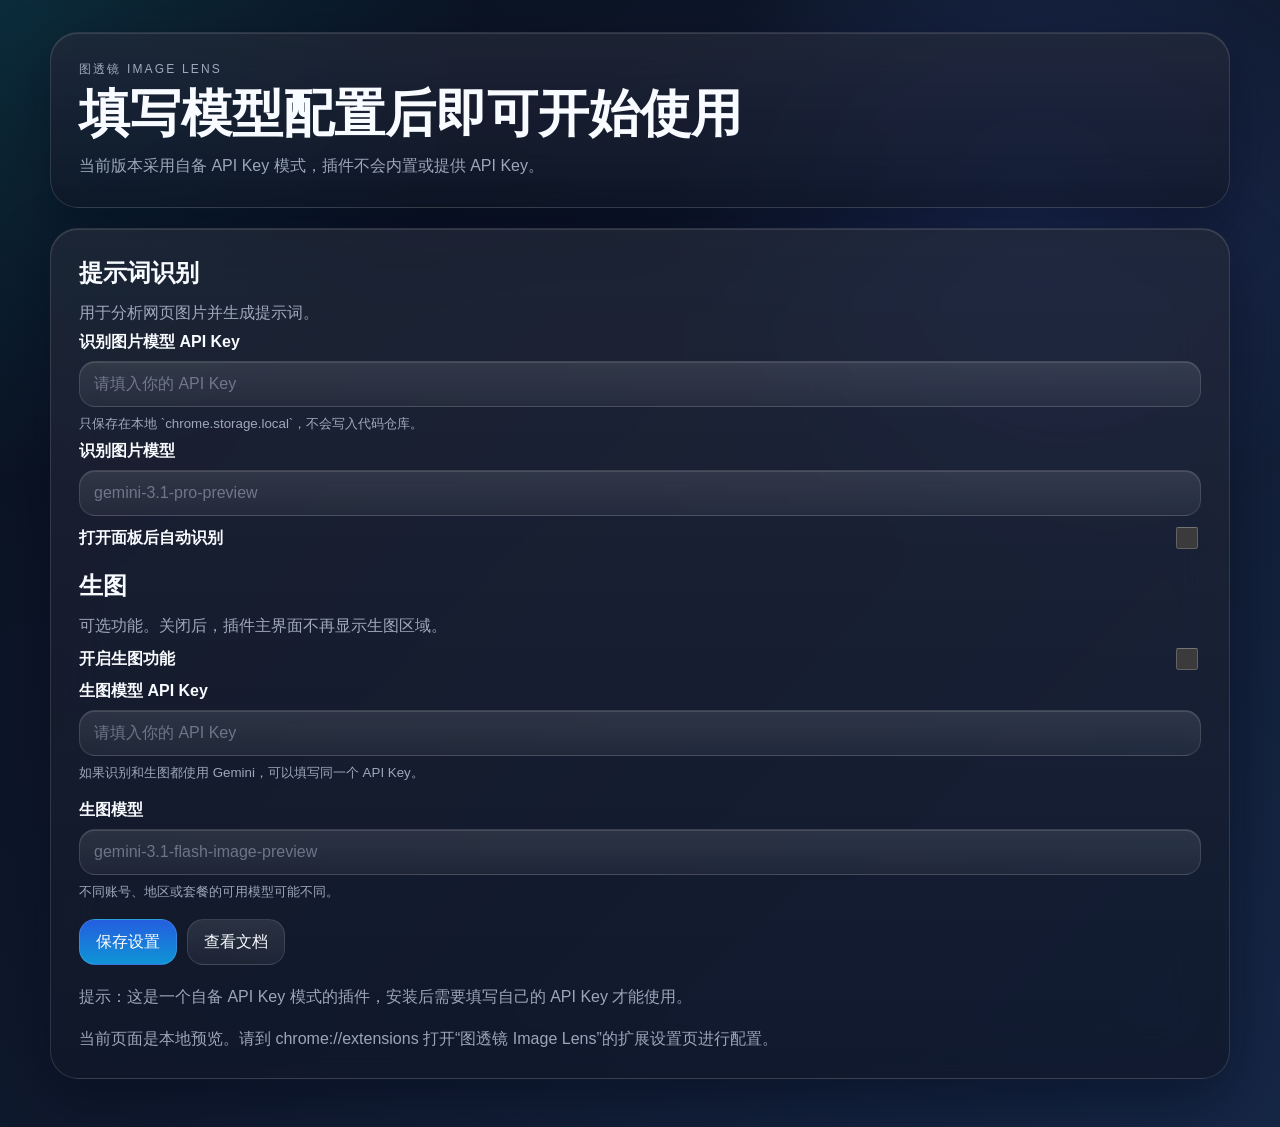
==== options.html @ 4eb5787d "Tweak API key setup note" ====
<!DOCTYPE html>
<html lang="zh-CN">
  <head>
    <meta charset="UTF-8" />
    <meta name="viewport" content="width=device-width, initial-scale=1.0" />
    <title>图透镜 Image Lens 设置</title>
    <link rel="stylesheet" href="./options.css" />
  </head>
  <body>
    <main class="page">
      <section class="hero glass">
        <div>
          <p class="eyebrow">图透镜 Image Lens</p>
          <h1>填写模型配置后即可开始使用</h1>
          <p class="subtitle">当前版本采用自备 API Key 模式，插件不会内置或提供 API Key。</p>
        </div>
      </section>

      <section class="grid">
        <form id="settings-form" class="glass card">
          <section class="field-group">
            <div class="section-head">
              <h2>提示词识别</h2>
              <p>用于分析网页图片并生成提示词。</p>
            </div>

            <label class="field">
              <span>识别图片模型 API Key</span>
              <input name="promptApiKey" type="password" placeholder="请填入你的 API Key" autocomplete="off" />
              <small>只保存在本地 `chrome.storage.local`，不会写入代码仓库。</small>
            </label>

            <label class="field">
              <span>识别图片模型</span>
              <input name="promptModel" type="text" placeholder="gemini-3.1-pro-preview" />
            </label>

            <label class="field toggle">
              <span>打开面板后自动识别</span>
              <input name="autoAnalyze" form="settings-form" type="checkbox" />
            </label>
          </section>

          <section class="field-group">
            <div class="section-head">
              <h2>生图</h2>
              <p>可选功能。关闭后，插件主界面不再显示生图区域。</p>
            </div>

            <label class="field toggle">
              <span>开启生图功能</span>
              <input name="imageGenerationEnabled" form="settings-form" type="checkbox" />
            </label>

            <div id="image-settings-group" class="field-stack">
              <label class="field">
                <span>生图模型 API Key</span>
                <input name="imageApiKey" type="password" placeholder="请填入你的 API Key" autocomplete="off" />
                <small>如果识别和生图都使用 Gemini，可以填写同一个 API Key。</small>
              </label>

              <label class="field">
                <span>生图模型</span>
                <input name="imageModel" type="text" placeholder="gemini-3.1-flash-image-preview" />
                <small>不同账号、地区或套餐的可用模型可能不同。</small>
              </label>
            </div>
          </section>

          <div class="actions">
            <button class="primary" type="submit">保存设置</button>
            <button id="open-doc" type="button">查看文档</button>
          </div>
          <p class="note">提示：这是一个自备 API Key 模式的插件，安装后需要填写自己的 API Key 才能使用。</p>
          <p id="status" class="status">读取设置中...</p>
        </form>
      </section>
    </main>

    <script src="./options.js"></script>
  </body>
</html>
---- options.css ----
:root {
  color-scheme: dark;
  --bg-1: #08101d;
  --bg-2: #101a2f;
  --bg-3: #162746;
  --glass-bg: rgba(10, 17, 32, 0.7);
  --glass-border: rgba(255, 255, 255, 0.12);
  --text: #f8fbff;
  --text-soft: rgba(223, 233, 255, 0.68);
  --accent: #5b7cff;
  --accent-2: #22d3ee;
  --shadow: rgba(2, 6, 23, 0.46);
}

* {
  box-sizing: border-box;
}

body {
  margin: 0;
  min-height: 100vh;
  font-family: -apple-system, BlinkMacSystemFont, "SF Pro Display", "PingFang SC", sans-serif;
  color: var(--text);
  background:
    radial-gradient(circle at top left, rgba(34, 211, 238, 0.14), transparent 28%),
    radial-gradient(circle at 80% 18%, rgba(91, 124, 255, 0.18), transparent 26%),
    linear-gradient(135deg, var(--bg-1), var(--bg-2) 52%, var(--bg-3));
}

.page {
  width: min(1180px, calc(100vw - 32px));
  margin: 0 auto;
  padding: 32px 0 48px;
}

.glass {
  background:
    linear-gradient(180deg, rgba(255, 255, 255, 0.08), rgba(255, 255, 255, 0.02)),
    var(--glass-bg);
  border: 1px solid var(--glass-border);
  border-radius: 28px;
  box-shadow:
    0 20px 60px var(--shadow),
    inset 0 1px 0 rgba(255, 255, 255, 0.12);
  backdrop-filter: blur(26px) saturate(1.35);
  -webkit-backdrop-filter: blur(26px) saturate(1.35);
}

.hero,
.card {
  padding: 28px;
}

.hero {
  display: block;
}

.eyebrow {
  margin: 0 0 10px;
  font-size: 12px;
  letter-spacing: 0.18em;
  text-transform: uppercase;
  color: var(--text-soft);
}

h1,
h2,
h3,
p {
  margin: 0;
}

h1 {
  font-size: clamp(30px, 4vw, 56px);
  line-height: 1.02;
}

h2 {
  font-size: 24px;
  margin-bottom: 8px;
}

h3 {
  font-size: 16px;
  margin-bottom: 8px;
}

.subtitle,
.section-head p,
.field small,
.status {
  color: var(--text-soft);
}

.subtitle {
  max-width: 720px;
  margin-top: 12px;
  line-height: 1.7;
}

.grid {
  margin-top: 20px;
  display: block;
}

.card {
  display: grid;
  gap: 18px;
}

.section-head {
  display: grid;
  gap: 6px;
}

.field-group,
.field {
  display: grid;
  gap: 8px;
}

.field-stack {
  display: grid;
  gap: 18px;
}

.field-stack.is-hidden {
  display: none;
}

.proxy-fields {
  display: none;
  gap: 18px;
}

.proxy-fields.is-visible {
  display: grid;
}

.field span {
  font-weight: 600;
}

input,
select,
button {
  font: inherit;
}

input,
select {
  width: 100%;
  min-height: 46px;
  padding: 0 14px;
  border-radius: 16px;
  border: 1px solid rgba(255, 255, 255, 0.12);
  background:
    linear-gradient(180deg, rgba(255, 255, 255, 0.08), rgba(255, 255, 255, 0.02)),
    rgba(255, 255, 255, 0.03);
  box-shadow: inset 0 1px 0 rgba(255, 255, 255, 0.12);
  color: var(--text);
}

input::placeholder {
  color: rgba(223, 233, 255, 0.38);
}

.toggle {
  display: flex;
  align-items: center;
  justify-content: space-between;
}

.toggle input {
  width: 22px;
  min-height: 22px;
}

.actions {
  display: flex;
  flex-wrap: wrap;
  gap: 10px;
}

button {
  min-height: 46px;
  padding: 0 16px;
  border-radius: 16px;
  border: 1px solid rgba(255, 255, 255, 0.12);
  background:
    linear-gradient(180deg, rgba(255, 255, 255, 0.08), rgba(255, 255, 255, 0.02)),
    rgba(255, 255, 255, 0.03);
  color: var(--text);
  cursor: pointer;
}

button.primary {
  color: white;
  background:
    linear-gradient(180deg, rgba(37, 99, 235, 0.92), rgba(14, 165, 233, 0.88)),
    rgba(37, 99, 235, 0.2);
}

.note,
.status {
  color: var(--text-soft);
}

.note {
  line-height: 1.7;
}

.status {
  min-height: 20px;
}

@media (max-width: 920px) {
  .page {
    width: min(100vw - 24px, 1180px);
    padding-top: 20px;
  }

  .hero,
  .card {
    padding: 22px;
  }

  h1 {
    font-size: clamp(28px, 7vw, 42px);
  }
}
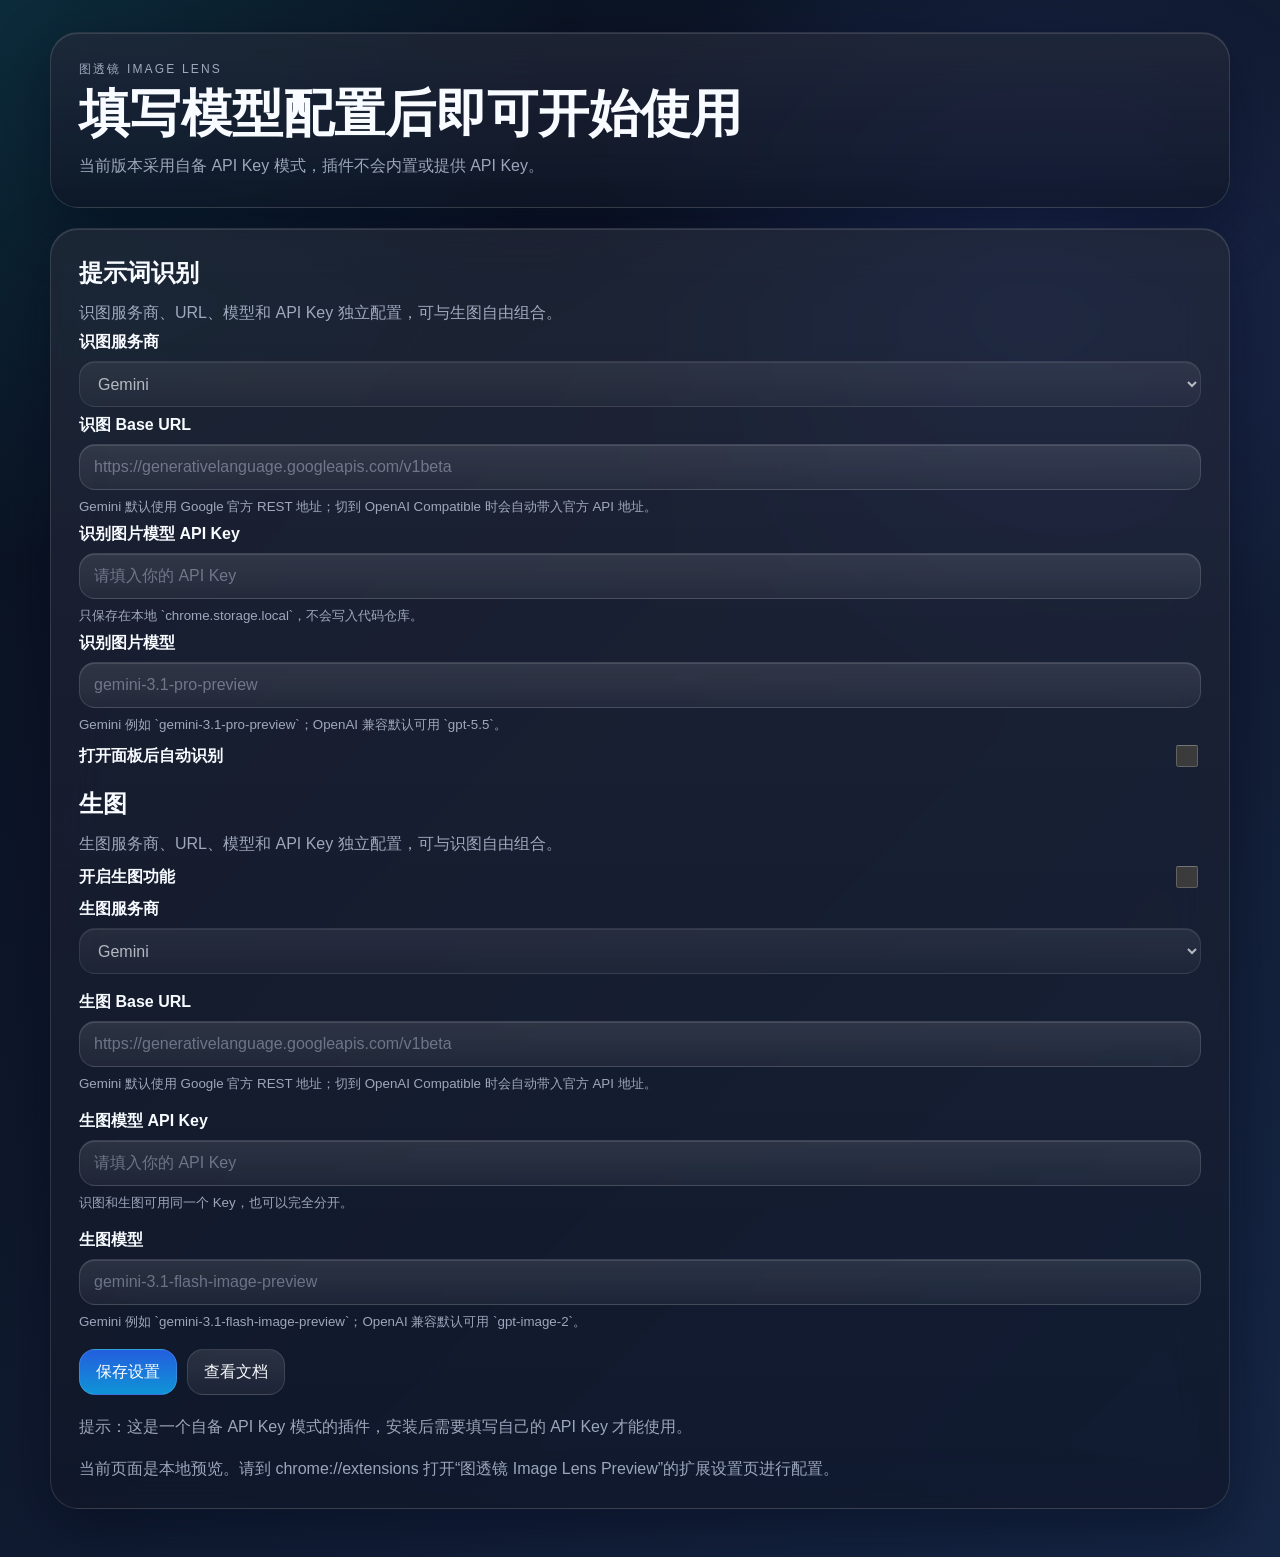
==== commit e57eae39: "Integrate OpenAI-compatible provider support" ====
--- a/options.html
+++ b/options.html
@@ -21,8 +21,22 @@
           <section class="field-group">
             <div class="section-head">
               <h2>提示词识别</h2>
-              <p>用于分析网页图片并生成提示词。</p>
+              <p>识图服务商、URL、模型和 API Key 独立配置，可与生图自由组合。</p>
             </div>
+
+            <label class="field">
+              <span>识图服务商</span>
+              <select name="promptProvider">
+                <option value="gemini">Gemini</option>
+                <option value="openai-compatible">OpenAI Compatible</option>
+              </select>
+            </label>
+
+            <label class="field">
+              <span>识图 Base URL</span>
+              <input name="promptBaseUrl" type="url" placeholder="https://generativelanguage.googleapis.com/v1beta" />
+              <small id="prompt-base-url-help">Gemini 默认使用 Google 官方 REST 地址；切到 OpenAI Compatible 时会自动带入官方 API 地址。</small>
+            </label>
 
             <label class="field">
               <span>识别图片模型 API Key</span>
@@ -33,6 +47,7 @@
             <label class="field">
               <span>识别图片模型</span>
               <input name="promptModel" type="text" placeholder="gemini-3.1-pro-preview" />
+              <small id="prompt-model-help">Gemini 例如 `gemini-3.1-pro-preview`；OpenAI 兼容默认可用 `gpt-5.5`。</small>
             </label>
 
             <label class="field toggle">
@@ -44,7 +59,7 @@
           <section class="field-group">
             <div class="section-head">
               <h2>生图</h2>
-              <p>可选功能。关闭后，插件主界面不再显示生图区域。</p>
+              <p>生图服务商、URL、模型和 API Key 独立配置，可与识图自由组合。</p>
             </div>
 
             <label class="field toggle">
@@ -54,15 +69,29 @@
 
             <div id="image-settings-group" class="field-stack">
               <label class="field">
+                <span>生图服务商</span>
+                <select name="imageProvider">
+                  <option value="gemini">Gemini</option>
+                  <option value="openai-compatible">OpenAI Compatible</option>
+                </select>
+              </label>
+
+              <label class="field">
+                <span>生图 Base URL</span>
+                <input name="imageBaseUrl" type="url" placeholder="https://generativelanguage.googleapis.com/v1beta" />
+                <small id="image-base-url-help">Gemini 默认使用 Google 官方 REST 地址；切到 OpenAI Compatible 时会自动带入官方 API 地址。</small>
+              </label>
+
+              <label class="field">
                 <span>生图模型 API Key</span>
                 <input name="imageApiKey" type="password" placeholder="请填入你的 API Key" autocomplete="off" />
-                <small>如果识别和生图都使用 Gemini，可以填写同一个 API Key。</small>
+                <small>识图和生图可用同一个 Key，也可以完全分开。</small>
               </label>
 
               <label class="field">
                 <span>生图模型</span>
                 <input name="imageModel" type="text" placeholder="gemini-3.1-flash-image-preview" />
-                <small>不同账号、地区或套餐的可用模型可能不同。</small>
+                <small id="image-model-help">Gemini 例如 `gemini-3.1-flash-image-preview`；OpenAI 兼容默认可用 `gpt-image-2`。</small>
               </label>
             </div>
           </section>
--- a/options.css
+++ b/options.css
@@ -119,6 +119,10 @@
   gap: 8px;
 }
 
+.is-hidden {
+  display: none !important;
+}
+
 .field-stack {
   display: grid;
   gap: 18px;
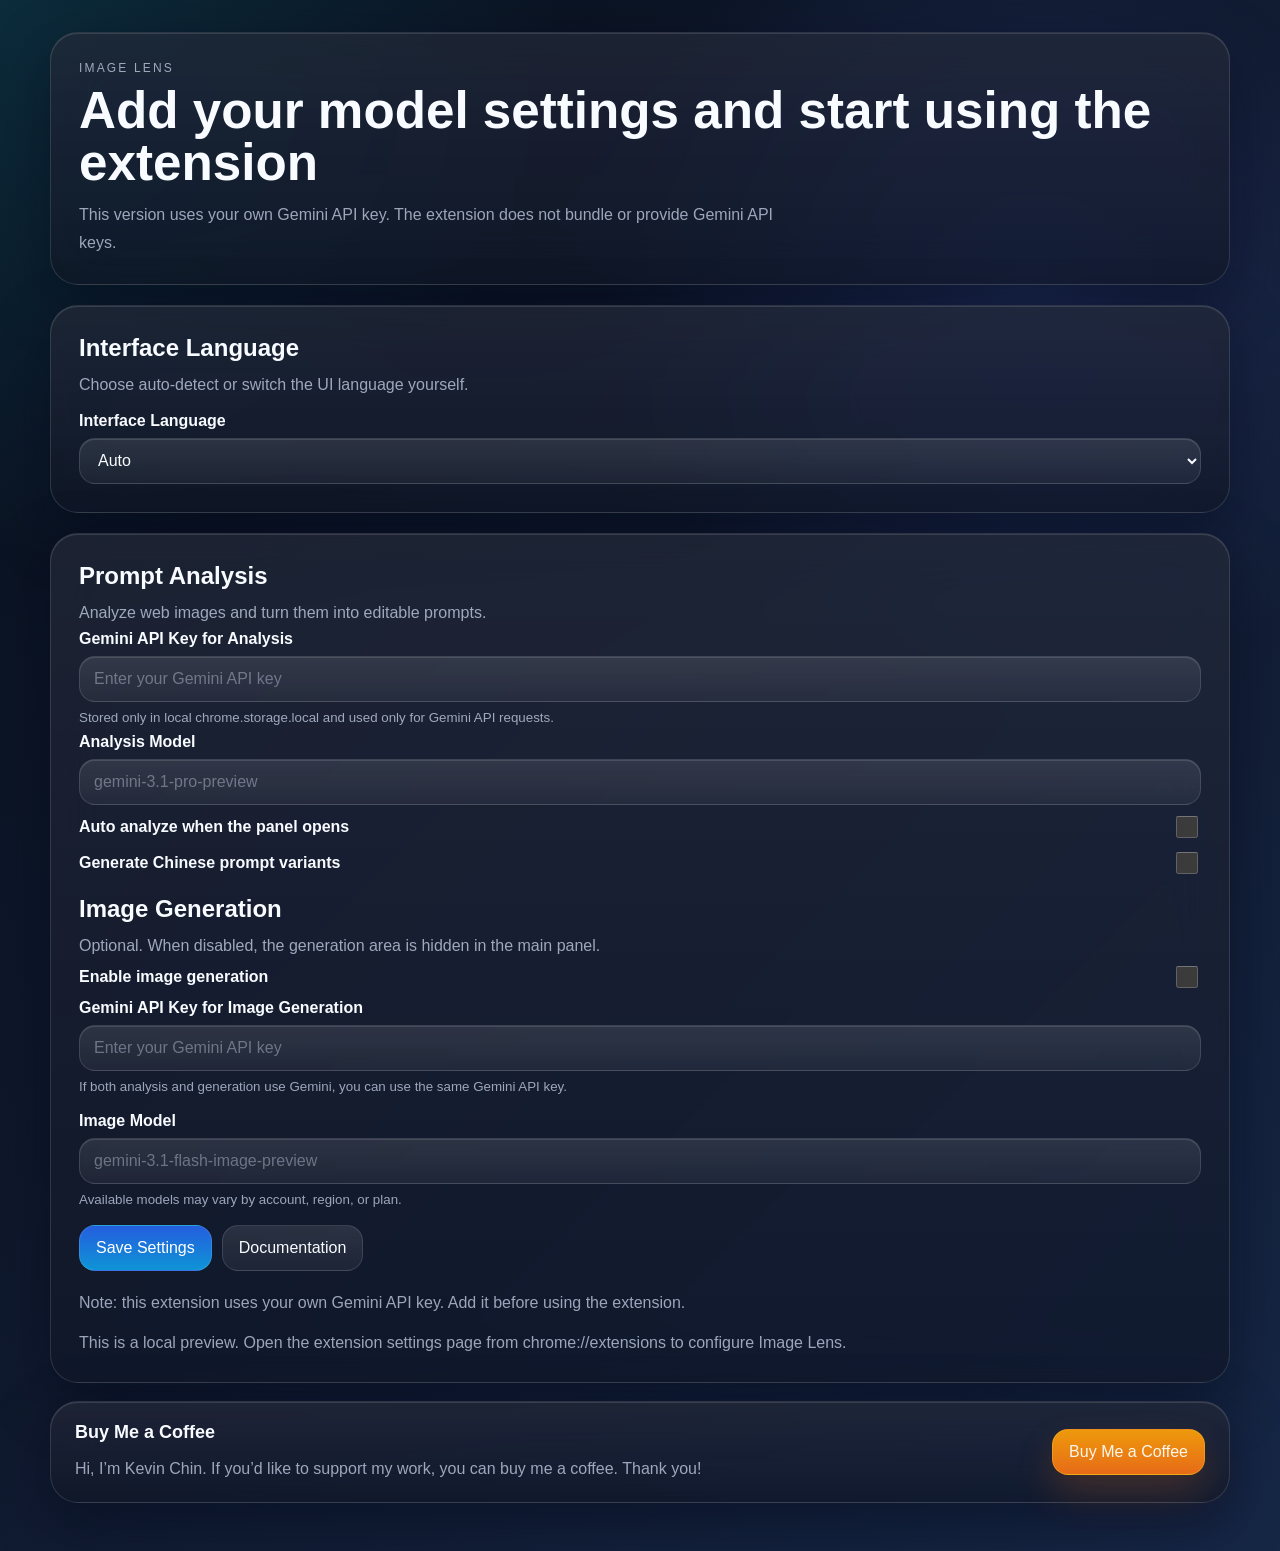
==== commit e40d632c: "Prepare Chrome store variant 1.0.0" ====
--- a/options.html
+++ b/options.html
@@ -1,18 +1,37 @@
 <!DOCTYPE html>
-<html lang="zh-CN">
+<html lang="en">
   <head>
     <meta charset="UTF-8" />
     <meta name="viewport" content="width=device-width, initial-scale=1.0" />
-    <title>图透镜 Image Lens 设置</title>
+    <title>Image Lens Settings</title>
     <link rel="stylesheet" href="./options.css" />
+    <link rel="stylesheet" href="./donation-widget.css" />
   </head>
   <body>
     <main class="page">
       <section class="hero glass">
         <div>
-          <p class="eyebrow">图透镜 Image Lens</p>
-          <h1>填写模型配置后即可开始使用</h1>
-          <p class="subtitle">当前版本采用自备 API Key 模式，插件不会内置或提供 API Key。</p>
+          <p id="hero-eyebrow" class="eyebrow">Image Lens</p>
+          <h1 id="hero-title">Add your model settings and start using the extension</h1>
+          <p id="hero-subtitle" class="subtitle">This version uses your own Gemini API key. The extension does not bundle or provide Gemini API keys.</p>
+        </div>
+      </section>
+
+      <section class="grid">
+        <div class="glass card">
+          <div class="section-head">
+            <h2 id="ui-language-section-title">Interface Language</h2>
+            <p id="ui-language-section-description">Choose auto-detect or switch the UI language yourself.</p>
+          </div>
+
+          <label class="field">
+            <span id="ui-language-label">Interface Language</span>
+            <select name="uiLanguage" form="settings-form">
+              <option value="auto">Auto</option>
+              <option value="zh">中文</option>
+              <option value="en">English</option>
+            </select>
+          </label>
         </div>
       </section>
 
@@ -20,92 +39,72 @@
         <form id="settings-form" class="glass card">
           <section class="field-group">
             <div class="section-head">
-              <h2>提示词识别</h2>
-              <p>识图服务商、URL、模型和 API Key 独立配置，可与生图自由组合。</p>
+              <h2 id="analyze-section-title">Prompt Analysis</h2>
+              <p id="analyze-section-description">Analyze web images and turn them into editable prompts.</p>
             </div>
 
             <label class="field">
-              <span>识图服务商</span>
-              <select name="promptProvider">
-                <option value="gemini">Gemini</option>
-                <option value="openai-compatible">OpenAI Compatible</option>
-              </select>
+              <span id="prompt-api-key-label">Gemini API Key for Analysis</span>
+              <input name="promptApiKey" type="password" placeholder="Enter your Gemini API key" autocomplete="off" />
+              <small id="local-storage-note">Stored only in local chrome.storage.local and used only for Gemini API requests.</small>
             </label>
 
             <label class="field">
-              <span>识图 Base URL</span>
-              <input name="promptBaseUrl" type="url" placeholder="https://generativelanguage.googleapis.com/v1beta" />
-              <small id="prompt-base-url-help">Gemini 默认使用 Google 官方 REST 地址；切到 OpenAI Compatible 时会自动带入官方 API 地址。</small>
-            </label>
-
-            <label class="field">
-              <span>识别图片模型 API Key</span>
-              <input name="promptApiKey" type="password" placeholder="请填入你的 API Key" autocomplete="off" />
-              <small>只保存在本地 `chrome.storage.local`，不会写入代码仓库。</small>
-            </label>
-
-            <label class="field">
-              <span>识别图片模型</span>
+              <span id="prompt-model-label">Analysis Model</span>
               <input name="promptModel" type="text" placeholder="gemini-3.1-pro-preview" />
-              <small id="prompt-model-help">Gemini 例如 `gemini-3.1-pro-preview`；OpenAI 兼容默认可用 `gpt-5.5`。</small>
             </label>
 
             <label class="field toggle">
-              <span>打开面板后自动识别</span>
+              <span id="auto-analyze-label">Auto analyze when the panel opens</span>
               <input name="autoAnalyze" form="settings-form" type="checkbox" />
+            </label>
+
+            <label class="field toggle">
+              <span id="enable-chinese-recognition-label">Generate Chinese prompt variants</span>
+              <input name="enableChineseRecognition" form="settings-form" type="checkbox" />
             </label>
           </section>
 
           <section class="field-group">
             <div class="section-head">
-              <h2>生图</h2>
-              <p>生图服务商、URL、模型和 API Key 独立配置，可与识图自由组合。</p>
+              <h2 id="generate-section-title">Image Generation</h2>
+              <p id="generate-section-description">Optional. When disabled, the generation area is hidden in the main panel.</p>
             </div>
 
             <label class="field toggle">
-              <span>开启生图功能</span>
+              <span id="image-generation-enabled-label">Enable image generation</span>
               <input name="imageGenerationEnabled" form="settings-form" type="checkbox" />
             </label>
 
             <div id="image-settings-group" class="field-stack">
               <label class="field">
-                <span>生图服务商</span>
-                <select name="imageProvider">
-                  <option value="gemini">Gemini</option>
-                  <option value="openai-compatible">OpenAI Compatible</option>
-                </select>
+                <span id="image-api-key-label">Gemini API Key for Image Generation</span>
+                <input name="imageApiKey" type="password" placeholder="Enter your Gemini API key" autocomplete="off" />
+                <small id="same-key-note">If both analysis and generation use Gemini, you can use the same Gemini API key.</small>
               </label>
 
               <label class="field">
-                <span>生图 Base URL</span>
-                <input name="imageBaseUrl" type="url" placeholder="https://generativelanguage.googleapis.com/v1beta" />
-                <small id="image-base-url-help">Gemini 默认使用 Google 官方 REST 地址；切到 OpenAI Compatible 时会自动带入官方 API 地址。</small>
-              </label>
-
-              <label class="field">
-                <span>生图模型 API Key</span>
-                <input name="imageApiKey" type="password" placeholder="请填入你的 API Key" autocomplete="off" />
-                <small>识图和生图可用同一个 Key，也可以完全分开。</small>
-              </label>
-
-              <label class="field">
-                <span>生图模型</span>
+                <span id="image-model-label">Image Model</span>
                 <input name="imageModel" type="text" placeholder="gemini-3.1-flash-image-preview" />
-                <small id="image-model-help">Gemini 例如 `gemini-3.1-flash-image-preview`；OpenAI 兼容默认可用 `gpt-image-2`。</small>
+                <small id="image-model-help">Available models may vary by account, region, or plan.</small>
               </label>
             </div>
           </section>
 
           <div class="actions">
-            <button class="primary" type="submit">保存设置</button>
-            <button id="open-doc" type="button">查看文档</button>
+            <button id="save-button" class="primary" type="submit">Save Settings</button>
+            <button id="open-doc" type="button">Documentation</button>
           </div>
-          <p class="note">提示：这是一个自备 API Key 模式的插件，安装后需要填写自己的 API Key 才能使用。</p>
-          <p id="status" class="status">读取设置中...</p>
+          <p id="options-note" class="note">Note: this extension uses your own Gemini API key. Add it before using the extension.</p>
+          <p id="status" class="status">Loading settings...</p>
         </form>
       </section>
+
+      <aside id="donation-widget-slot" class="donation-slot"></aside>
     </main>
 
+    <script src="./i18n.js"></script>
+    <script src="./donation-widget.js"></script>
     <script src="./options.js"></script>
   </body>
 </html>
--- a/options.css
+++ b/options.css
@@ -119,10 +119,6 @@
   gap: 8px;
 }
 
-.is-hidden {
-  display: none !important;
-}
-
 .field-stack {
   display: grid;
   gap: 18px;
@@ -232,4 +228,5 @@
   h1 {
     font-size: clamp(28px, 7vw, 42px);
   }
-}
+
+}
--- a/donation-widget.css
+++ b/donation-widget.css
@@ -0,0 +1,187 @@
+.donation-slot {
+  margin-top: 18px;
+}
+
+.donation-card {
+  display: grid;
+  grid-template-columns: minmax(0, 1fr) auto;
+  gap: 18px;
+  align-items: center;
+  padding: 20px 24px;
+}
+
+.donation-title {
+  font-size: 18px;
+  margin-bottom: 6px;
+}
+
+.donation-copy,
+.donation-modal-copy,
+.donation-scan-hint {
+  color: var(--text-soft);
+  line-height: 1.7;
+}
+
+.donation-trigger {
+  white-space: nowrap;
+  justify-content: center;
+  background:
+    linear-gradient(180deg, rgba(245, 158, 11, 0.96), rgba(249, 115, 22, 0.9)),
+    rgba(249, 115, 22, 0.2);
+  color: #fff7ed;
+  border-color: rgba(251, 191, 36, 0.42);
+  box-shadow: 0 18px 38px rgba(249, 115, 22, 0.2);
+}
+
+.donation-content {
+  min-width: 0;
+}
+
+.donation-modal {
+  width: min(460px, calc(100vw - 32px));
+  padding: 0;
+  border: none;
+  background: transparent;
+}
+
+.donation-modal::backdrop {
+  background: rgba(3, 7, 18, 0.7);
+  backdrop-filter: blur(8px);
+}
+
+.donation-modal-card {
+  display: grid;
+  gap: 16px;
+  padding: 24px;
+}
+
+.donation-modal-head {
+  display: flex;
+  justify-content: space-between;
+  align-items: start;
+  gap: 12px;
+}
+
+.donation-modal-title {
+  font-size: 22px;
+}
+
+.donation-close {
+  min-height: 38px;
+  min-width: 38px;
+  padding: 0;
+  border-radius: 999px;
+}
+
+.donation-methods {
+  display: grid;
+  gap: 12px;
+}
+
+.donation-method {
+  display: flex;
+  align-items: center;
+  gap: 14px;
+  width: 100%;
+  min-height: 74px;
+  padding: 0 18px;
+  border-radius: 24px;
+  border: 1px solid rgba(255, 255, 255, 0.1);
+  background:
+    linear-gradient(180deg, rgba(255, 255, 255, 0.08), rgba(255, 255, 255, 0.02)),
+    rgba(255, 255, 255, 0.03);
+  color: var(--text);
+  text-align: left;
+  cursor: pointer;
+}
+
+.donation-method.is-active {
+  border-color: rgba(251, 191, 36, 0.35);
+  box-shadow: 0 14px 30px rgba(249, 115, 22, 0.12);
+}
+
+.donation-method-icon {
+  display: inline-grid;
+  place-items: center;
+  width: 42px;
+  height: 42px;
+  border-radius: 14px;
+  background: rgba(255, 255, 255, 0.08);
+  font-size: 22px;
+  font-weight: 700;
+}
+
+.donation-method-text {
+  display: grid;
+  gap: 2px;
+}
+
+.donation-method-text strong {
+  font-size: 18px;
+}
+
+.donation-method-text small {
+  color: var(--text-soft);
+  font-size: 13px;
+}
+
+.donation-qr-panel {
+  display: grid;
+  gap: 12px;
+}
+
+.donation-hidden {
+  display: none !important;
+}
+
+.donation-qr-frame {
+  display: grid;
+  place-items: center;
+  padding: 14px;
+  border-radius: 24px;
+  background:
+    linear-gradient(180deg, rgba(255, 255, 255, 0.09), rgba(255, 255, 255, 0.02)),
+    rgba(255, 255, 255, 0.03);
+  border: 1px solid rgba(255, 255, 255, 0.1);
+}
+
+.donation-qr-image,
+.donation-qr-placeholder {
+  width: min(100%, 320px);
+  aspect-ratio: 1;
+  border-radius: 22px;
+}
+
+.donation-qr-image {
+  display: block;
+  object-fit: cover;
+  background: #fff;
+}
+
+.donation-qr-placeholder {
+  display: grid;
+  place-items: center;
+  padding: 20px;
+  text-align: center;
+  color: var(--text-soft);
+  background:
+    linear-gradient(135deg, rgba(250, 204, 21, 0.18), rgba(249, 115, 22, 0.18)),
+    rgba(255, 255, 255, 0.03);
+  border: 1px dashed rgba(251, 191, 36, 0.45);
+}
+
+.donation-modal-actions {
+  display: flex;
+  justify-content: flex-end;
+}
+
+@media (max-width: 920px) {
+  .donation-card {
+    grid-template-columns: 1fr;
+    align-items: start;
+  }
+
+  .donation-trigger {
+    width: 100%;
+  }
+}
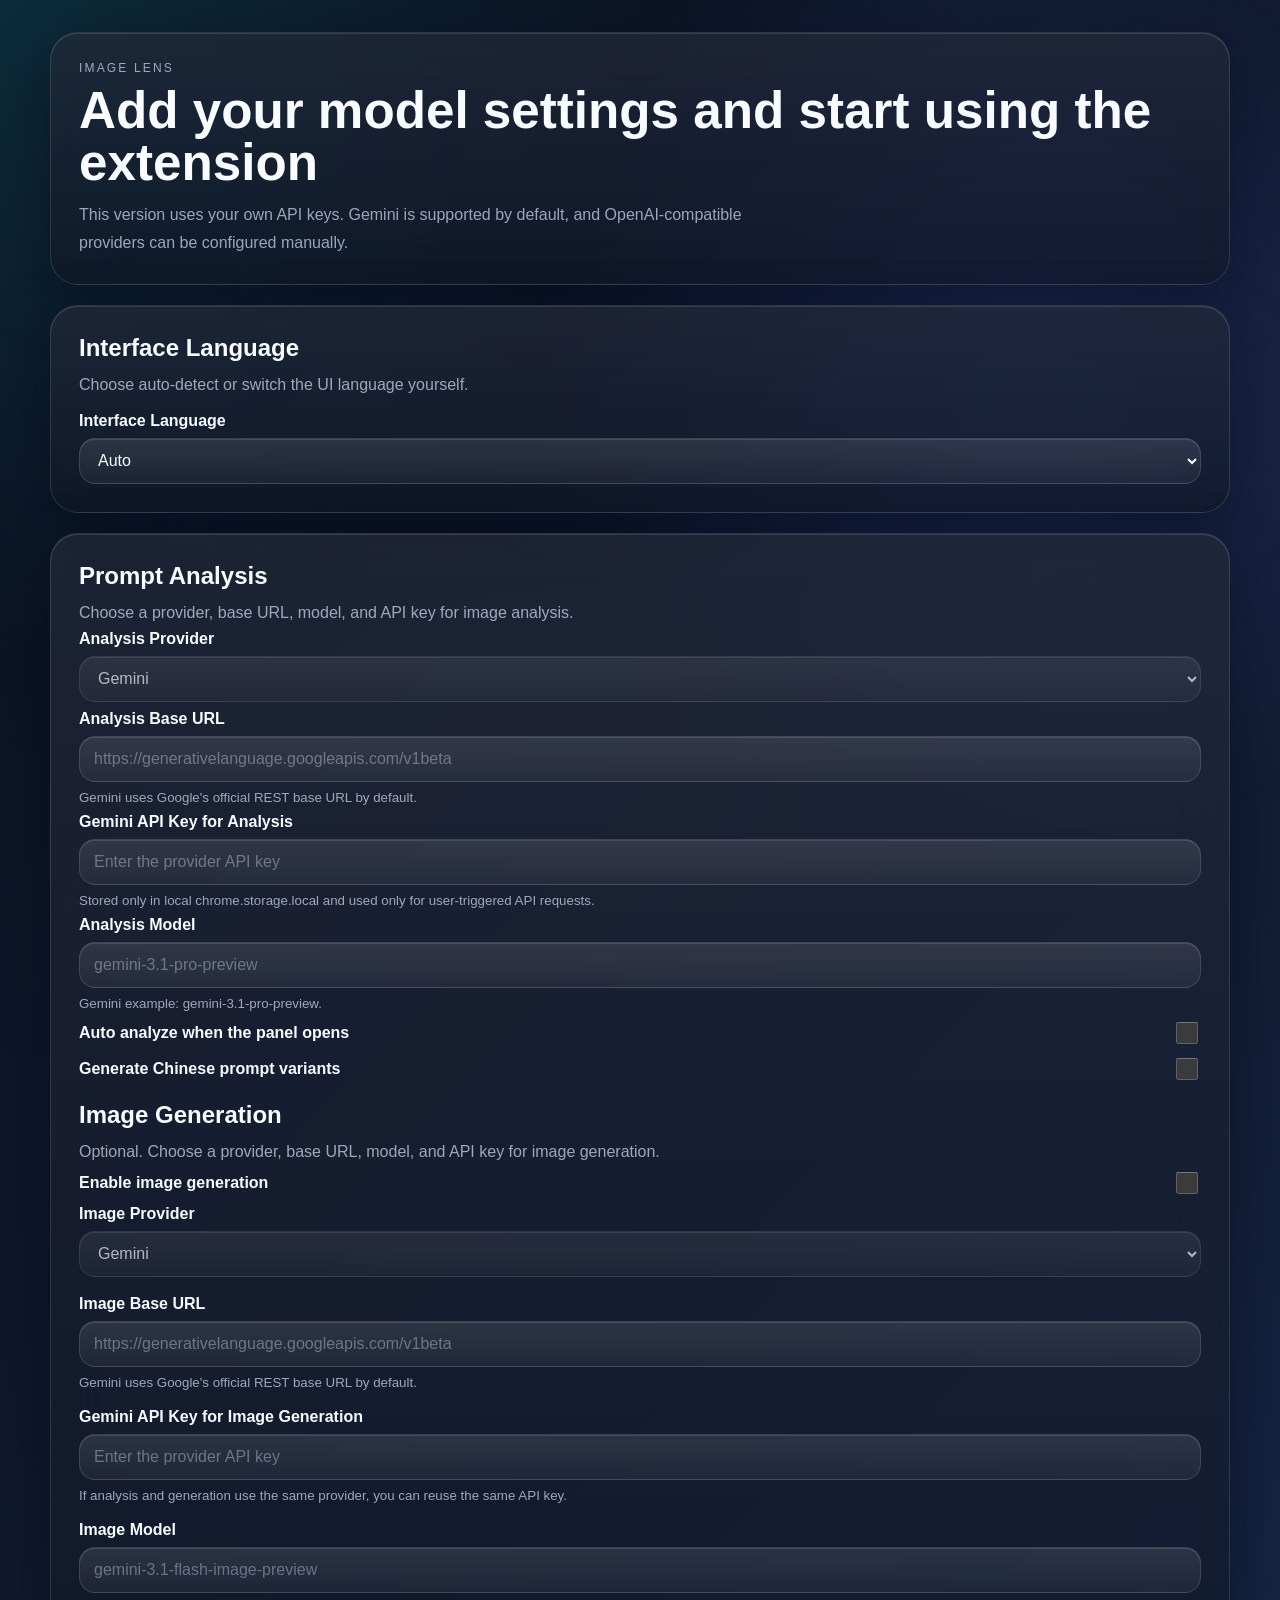
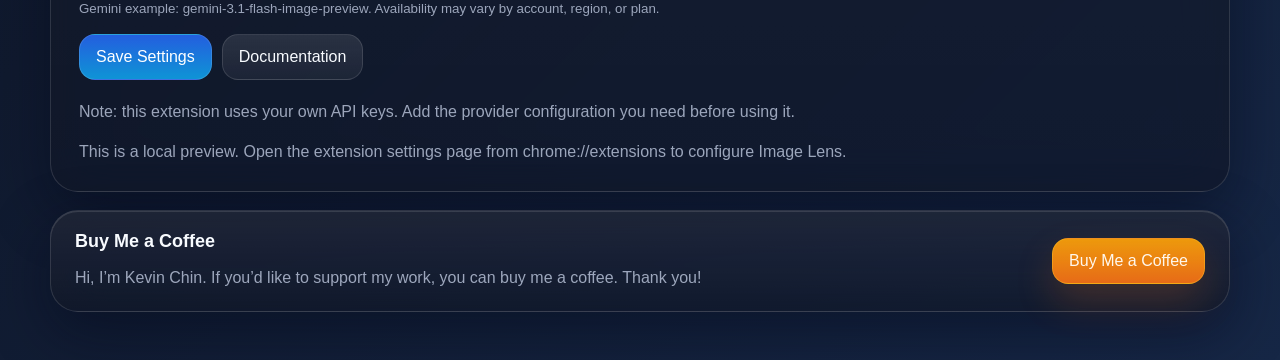
==== commit 3db80af4: "Merge release/openai-integration into Chrome store variant" ====
--- a/options.html
+++ b/options.html
@@ -40,8 +40,27 @@
           <section class="field-group">
             <div class="section-head">
               <h2 id="analyze-section-title">Prompt Analysis</h2>
-              <p id="analyze-section-description">Analyze web images and turn them into editable prompts.</p>
+              <p id="analyze-section-description">Choose a provider, base URL, model, and API key for image analysis.</p>
             </div>
+
+            <label class="field">
+              <span id="prompt-provider-label">Analysis Provider</span>
+              <select name="promptProvider">
+                <option value="gemini">Gemini</option>
+                <option value="openai-compatible">OpenAI Compatible</option>
+              </select>
+            </label>
+
+            <label class="field">
+              <span id="prompt-base-url-label">Analysis Base URL</span>
+              <input
+                name="promptBaseUrl"
+                type="url"
+                placeholder="https://generativelanguage.googleapis.com/v1beta"
+                autocomplete="off"
+              />
+              <small id="prompt-base-url-help">Gemini uses Google's official REST base URL by default.</small>
+            </label>
 
             <label class="field">
               <span id="prompt-api-key-label">Gemini API Key for Analysis</span>
@@ -52,6 +71,7 @@
             <label class="field">
               <span id="prompt-model-label">Analysis Model</span>
               <input name="promptModel" type="text" placeholder="gemini-3.1-pro-preview" />
+              <small id="prompt-model-help">Gemini example: gemini-3.1-pro-preview.</small>
             </label>
 
             <label class="field toggle">
@@ -68,7 +88,7 @@
           <section class="field-group">
             <div class="section-head">
               <h2 id="generate-section-title">Image Generation</h2>
-              <p id="generate-section-description">Optional. When disabled, the generation area is hidden in the main panel.</p>
+              <p id="generate-section-description">Optional. Choose a provider, base URL, model, and API key for image generation.</p>
             </div>
 
             <label class="field toggle">
@@ -77,6 +97,25 @@
             </label>
 
             <div id="image-settings-group" class="field-stack">
+              <label class="field">
+                <span id="image-provider-label">Image Provider</span>
+                <select name="imageProvider">
+                  <option value="gemini">Gemini</option>
+                  <option value="openai-compatible">OpenAI Compatible</option>
+                </select>
+              </label>
+
+              <label class="field">
+                <span id="image-base-url-label">Image Base URL</span>
+                <input
+                  name="imageBaseUrl"
+                  type="url"
+                  placeholder="https://generativelanguage.googleapis.com/v1beta"
+                  autocomplete="off"
+                />
+                <small id="image-base-url-help">Gemini uses Google's official REST base URL by default.</small>
+              </label>
+
               <label class="field">
                 <span id="image-api-key-label">Gemini API Key for Image Generation</span>
                 <input name="imageApiKey" type="password" placeholder="Enter your Gemini API key" autocomplete="off" />
--- a/options.css
+++ b/options.css
@@ -119,6 +119,10 @@
   gap: 8px;
 }
 
+.is-hidden {
+  display: none !important;
+}
+
 .field-stack {
   display: grid;
   gap: 18px;
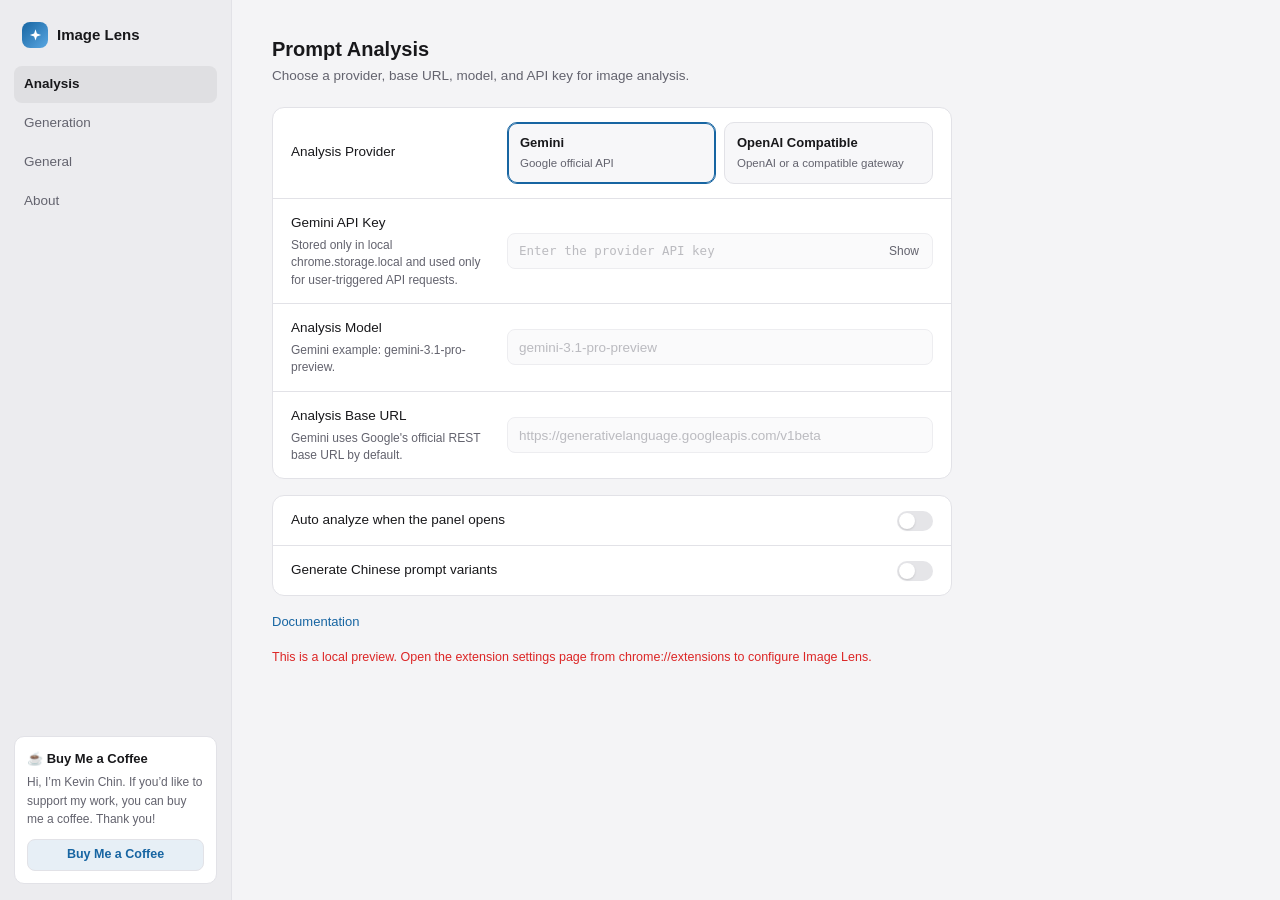
==== commit 175f9762: "Redesign the panel, settings page and viewer Direction A from the redesign mockup: a clean, slightly" ====
--- a/options.html
+++ b/options.html
@@ -8,139 +8,178 @@
     <link rel="stylesheet" href="./donation-widget.css" />
   </head>
   <body>
-    <main class="page">
-      <section class="hero glass">
-        <div>
-          <p id="hero-eyebrow" class="eyebrow">Image Lens</p>
-          <h1 id="hero-title">Add your model settings and start using the extension</h1>
-          <p id="hero-subtitle" class="subtitle">This version uses your own Gemini API key. The extension does not bundle or provide Gemini API keys.</p>
+    <div class="layout">
+      <nav class="sidebar">
+        <div class="brand">
+          <span class="logo" aria-hidden="true">
+            <svg viewBox="0 0 24 24"><path d="M12 2l2.2 6.6L21 11l-6.8 2.4L12 20l-2.2-6.6L3 11l6.8-2.4z" /></svg>
+          </span>
+          <strong id="brand-name">Image Lens</strong>
         </div>
-      </section>
 
-      <section class="grid">
-        <div class="glass card">
-          <div class="section-head">
-            <h2 id="ui-language-section-title">Interface Language</h2>
-            <p id="ui-language-section-description">Choose auto-detect or switch the UI language yourself.</p>
-          </div>
+        <div class="nav">
+          <button class="nav-item" id="nav-analyze" data-section="analyze" type="button">Analysis</button>
+          <button class="nav-item" id="nav-generate" data-section="generate" type="button">Generation</button>
+          <button class="nav-item" id="nav-general" data-section="general" type="button">General</button>
+          <button class="nav-item" id="nav-about" data-section="about" type="button">About</button>
+        </div>
 
-          <label class="field">
-            <span id="ui-language-label">Interface Language</span>
-            <select name="uiLanguage" form="settings-form">
-              <option value="auto">Auto</option>
-              <option value="zh">中文</option>
-              <option value="en">English</option>
-            </select>
-          </label>
-        </div>
-      </section>
+        <aside id="donation-widget-slot" class="donation-slot"></aside>
+      </nav>
 
-      <section class="grid">
-        <form id="settings-form" class="glass card">
-          <section class="field-group">
-            <div class="section-head">
-              <h2 id="analyze-section-title">Prompt Analysis</h2>
+      <main class="main">
+        <form id="settings-form" novalidate>
+          <section class="section" data-section="analyze">
+            <header class="section-head">
+              <h1 id="analyze-section-title">Prompt Analysis</h1>
               <p id="analyze-section-description">Choose a provider, base URL, model, and API key for image analysis.</p>
+            </header>
+
+            <div class="card">
+              <div class="row">
+                <div class="row-label"><span id="prompt-provider-label">Provider</span></div>
+                <div class="row-control">
+                  <select name="promptProvider" class="visually-hidden" tabindex="-1" aria-hidden="true"></select>
+                  <div class="provider-picker" data-target="promptProvider" role="radiogroup" aria-labelledby="prompt-provider-label"></div>
+                </div>
+              </div>
+
+              <label class="row">
+                <span class="row-label">
+                  <span id="prompt-api-key-label">API Key</span>
+                  <small id="local-storage-note">Stored only in this browser.</small>
+                </span>
+                <span class="row-control key-field">
+                  <input name="promptApiKey" type="password" autocomplete="off" spellcheck="false" />
+                  <button class="key-toggle" data-key-for="promptApiKey" type="button">Show</button>
+                </span>
+              </label>
+
+              <label class="row">
+                <span class="row-label">
+                  <span id="prompt-model-label">Model</span>
+                  <small id="prompt-model-help"></small>
+                </span>
+                <span class="row-control"><input name="promptModel" type="text" spellcheck="false" /></span>
+              </label>
+
+              <label class="row">
+                <span class="row-label">
+                  <span id="prompt-base-url-label">Base URL</span>
+                  <small id="prompt-base-url-help"></small>
+                </span>
+                <span class="row-control"><input name="promptBaseUrl" type="url" autocomplete="off" spellcheck="false" /></span>
+              </label>
             </div>
 
-            <label class="field">
-              <span id="prompt-provider-label">Analysis Provider</span>
-              <select name="promptProvider">
-                <option value="gemini">Gemini</option>
-                <option value="openai-compatible">OpenAI Compatible</option>
-              </select>
-            </label>
+            <div class="card">
+              <label class="row switch-row">
+                <span class="row-label"><span id="auto-analyze-label">Auto analyze when the panel opens</span></span>
+                <input class="switch" name="autoAnalyze" type="checkbox" />
+              </label>
+              <label class="row switch-row">
+                <span class="row-label"><span id="enable-chinese-recognition-label">Generate Chinese prompt variants</span></span>
+                <input class="switch" name="enableChineseRecognition" type="checkbox" />
+              </label>
+            </div>
 
-            <label class="field">
-              <span id="prompt-base-url-label">Analysis Base URL</span>
-              <input
-                name="promptBaseUrl"
-                type="url"
-                placeholder="https://generativelanguage.googleapis.com/v1beta"
-                autocomplete="off"
-              />
-              <small id="prompt-base-url-help">Gemini uses Google's official REST base URL by default.</small>
-            </label>
-
-            <label class="field">
-              <span id="prompt-api-key-label">Gemini API Key for Analysis</span>
-              <input name="promptApiKey" type="password" placeholder="Enter your Gemini API key" autocomplete="off" />
-              <small id="local-storage-note">Stored only in local chrome.storage.local and used only for Gemini API requests.</small>
-            </label>
-
-            <label class="field">
-              <span id="prompt-model-label">Analysis Model</span>
-              <input name="promptModel" type="text" placeholder="gemini-3.1-pro-preview" />
-              <small id="prompt-model-help">Gemini example: gemini-3.1-pro-preview.</small>
-            </label>
-
-            <label class="field toggle">
-              <span id="auto-analyze-label">Auto analyze when the panel opens</span>
-              <input name="autoAnalyze" form="settings-form" type="checkbox" />
-            </label>
-
-            <label class="field toggle">
-              <span id="enable-chinese-recognition-label">Generate Chinese prompt variants</span>
-              <input name="enableChineseRecognition" form="settings-form" type="checkbox" />
-            </label>
+            <button id="open-doc" class="link-button" type="button">Documentation</button>
           </section>
 
-          <section class="field-group">
-            <div class="section-head">
-              <h2 id="generate-section-title">Image Generation</h2>
+          <section class="section" data-section="generate">
+            <header class="section-head">
+              <h1 id="generate-section-title">Image Generation</h1>
               <p id="generate-section-description">Optional. Choose a provider, base URL, model, and API key for image generation.</p>
+            </header>
+
+            <div class="card">
+              <label class="row switch-row">
+                <span class="row-label"><span id="image-generation-enabled-label">Enable image generation</span></span>
+                <input class="switch" name="imageGenerationEnabled" type="checkbox" />
+              </label>
             </div>
 
-            <label class="field toggle">
-              <span id="image-generation-enabled-label">Enable image generation</span>
-              <input name="imageGenerationEnabled" form="settings-form" type="checkbox" />
-            </label>
+            <div class="card" id="image-settings-group">
+              <div class="row">
+                <div class="row-label"><span id="image-provider-label">Provider</span></div>
+                <div class="row-control">
+                  <select name="imageProvider" class="visually-hidden" tabindex="-1" aria-hidden="true"></select>
+                  <div class="provider-picker" data-target="imageProvider" role="radiogroup" aria-labelledby="image-provider-label"></div>
+                </div>
+              </div>
 
-            <div id="image-settings-group" class="field-stack">
-              <label class="field">
-                <span id="image-provider-label">Image Provider</span>
-                <select name="imageProvider">
-                  <option value="gemini">Gemini</option>
-                  <option value="openai-compatible">OpenAI Compatible</option>
-                </select>
+              <label class="row">
+                <span class="row-label">
+                  <span id="image-api-key-label">API Key</span>
+                  <small id="same-key-note">You can reuse the analysis key for the same provider.</small>
+                </span>
+                <span class="row-control key-field">
+                  <input name="imageApiKey" type="password" autocomplete="off" spellcheck="false" />
+                  <button class="key-toggle" data-key-for="imageApiKey" type="button">Show</button>
+                </span>
               </label>
 
-              <label class="field">
-                <span id="image-base-url-label">Image Base URL</span>
-                <input
-                  name="imageBaseUrl"
-                  type="url"
-                  placeholder="https://generativelanguage.googleapis.com/v1beta"
-                  autocomplete="off"
-                />
-                <small id="image-base-url-help">Gemini uses Google's official REST base URL by default.</small>
+              <label class="row">
+                <span class="row-label">
+                  <span id="image-model-label">Model</span>
+                  <small id="image-model-help"></small>
+                </span>
+                <span class="row-control"><input name="imageModel" type="text" spellcheck="false" /></span>
               </label>
 
-              <label class="field">
-                <span id="image-api-key-label">Gemini API Key for Image Generation</span>
-                <input name="imageApiKey" type="password" placeholder="Enter your Gemini API key" autocomplete="off" />
-                <small id="same-key-note">If both analysis and generation use Gemini, you can use the same Gemini API key.</small>
-              </label>
-
-              <label class="field">
-                <span id="image-model-label">Image Model</span>
-                <input name="imageModel" type="text" placeholder="gemini-3.1-flash-image-preview" />
-                <small id="image-model-help">Available models may vary by account, region, or plan.</small>
+              <label class="row">
+                <span class="row-label">
+                  <span id="image-base-url-label">Base URL</span>
+                  <small id="image-base-url-help"></small>
+                </span>
+                <span class="row-control"><input name="imageBaseUrl" type="url" autocomplete="off" spellcheck="false" /></span>
               </label>
             </div>
           </section>
 
-          <div class="actions">
-            <button id="save-button" class="primary" type="submit">Save Settings</button>
-            <button id="open-doc" type="button">Documentation</button>
-          </div>
-          <p id="options-note" class="note">Note: this extension uses your own Gemini API key. Add it before using the extension.</p>
-          <p id="status" class="status">Loading settings...</p>
+          <section class="section" data-section="general">
+            <header class="section-head">
+              <h1 id="general-section-title">General</h1>
+              <p id="ui-language-section-description">Choose auto-detect or switch the UI language yourself.</p>
+            </header>
+
+            <div class="card">
+              <label class="row">
+                <span class="row-label"><span id="ui-language-label">Interface Language</span></span>
+                <span class="row-control"><select name="uiLanguage"></select></span>
+              </label>
+            </div>
+          </section>
+
+          <section class="section" data-section="about">
+            <header class="section-head">
+              <h1 id="about-section-title">About</h1>
+              <p id="hero-subtitle">This version uses your own API key.</p>
+            </header>
+
+            <div class="card">
+              <div class="row">
+                <div class="row-label"><span id="about-version-label">Version</span></div>
+                <div class="row-control"><span id="about-version" class="mono">-</span></div>
+              </div>
+              <div class="row">
+                <div class="row-label"><span id="about-links-label">Links</span></div>
+                <div class="row-control links">
+                  <a id="about-store" href="https://chromewebstore.google.com/detail/image-lens/glggchlmbondgicblhopcefjgppdhnnc" target="_blank" rel="noopener">Chrome Web Store</a>
+                  <a id="about-github" href="https://github.com/kevinchin12/ImageLens" target="_blank" rel="noopener">GitHub</a>
+                  <a id="about-privacy" href="https://github.com/kevinchin12/ImageLens/blob/main/PRIVACY.md" target="_blank" rel="noopener">Privacy Policy</a>
+                </div>
+              </div>
+            </div>
+
+            <p id="options-note" class="note">This extension uses your own API keys.</p>
+            <p id="about-credit" class="note">© 2026 Kevin Chin. Licensed under MIT</p>
+          </section>
         </form>
-      </section>
 
-      <aside id="donation-widget-slot" class="donation-slot"></aside>
-    </main>
+        <p id="status" class="status" role="status" aria-live="polite"></p>
+      </main>
+    </div>
 
     <script src="./i18n.js"></script>
     <script src="./donation-widget.js"></script>
--- a/options.css
+++ b/options.css
@@ -1,15 +1,43 @@
+/* Sidebar + one settings section at a time. Light values first; dark values
+   follow the system, matching the in-page panel. */
 :root {
-  color-scheme: dark;
-  --bg-1: #08101d;
-  --bg-2: #101a2f;
-  --bg-3: #162746;
-  --glass-bg: rgba(10, 17, 32, 0.7);
-  --glass-border: rgba(255, 255, 255, 0.12);
-  --text: #f8fbff;
-  --text-soft: rgba(223, 233, 255, 0.68);
-  --accent: #5b7cff;
-  --accent-2: #22d3ee;
-  --shadow: rgba(2, 6, 23, 0.46);
+  color-scheme: light;
+  /* Mac fonts first, then Windows, then Linux; see content.css. */
+  --font: -apple-system, BlinkMacSystemFont, "SF Pro Text", "Segoe UI", "PingFang SC", "Hiragino Sans GB",
+    "Microsoft YaHei UI", "Microsoft YaHei", "Noto Sans SC", "Noto Sans CJK SC", sans-serif;
+  --mono: ui-monospace, "SF Mono", "Cascadia Mono", Consolas, monospace;
+  --brand: #1765a2;
+  --brand-light: #5aa7e2;
+  --bg: #f4f4f6;
+  --sidebar: #ececef;
+  --surface: #ffffff;
+  --field: #f7f7f9;
+  --hover: rgba(24, 24, 27, 0.06);
+  --line: #e2e2e7;
+  --ink: #18181b;
+  --muted: #63636e;
+  --accent: #1765a2;
+  --accent-soft: rgba(23, 101, 162, 0.1);
+  --switch-off: #d4d4da;
+  --danger: #dc2626;
+}
+
+@media (prefers-color-scheme: dark) {
+  :root {
+    color-scheme: dark;
+    --bg: #0f0f11;
+    --sidebar: #131316;
+    --surface: #18181b;
+    --field: #111113;
+    --hover: rgba(255, 255, 255, 0.06);
+    --line: rgba(255, 255, 255, 0.09);
+    --ink: #ededef;
+    --muted: #9b9ba6;
+    --accent: #5aa7e2;
+    --accent-soft: rgba(23, 101, 162, 0.28);
+    --switch-off: #3a3a42;
+    --danger: #f87171;
+  }
 }
 
 * {
@@ -19,218 +47,417 @@
 body {
   margin: 0;
   min-height: 100vh;
-  font-family: -apple-system, BlinkMacSystemFont, "SF Pro Display", "PingFang SC", sans-serif;
-  color: var(--text);
-  background:
-    radial-gradient(circle at top left, rgba(34, 211, 238, 0.14), transparent 28%),
-    radial-gradient(circle at 80% 18%, rgba(91, 124, 255, 0.18), transparent 26%),
-    linear-gradient(135deg, var(--bg-1), var(--bg-2) 52%, var(--bg-3));
-}
-
-.page {
-  width: min(1180px, calc(100vw - 32px));
-  margin: 0 auto;
-  padding: 32px 0 48px;
-}
-
-.glass {
-  background:
-    linear-gradient(180deg, rgba(255, 255, 255, 0.08), rgba(255, 255, 255, 0.02)),
-    var(--glass-bg);
-  border: 1px solid var(--glass-border);
-  border-radius: 28px;
-  box-shadow:
-    0 20px 60px var(--shadow),
-    inset 0 1px 0 rgba(255, 255, 255, 0.12);
-  backdrop-filter: blur(26px) saturate(1.35);
-  -webkit-backdrop-filter: blur(26px) saturate(1.35);
-}
-
-.hero,
-.card {
-  padding: 28px;
-}
-
-.hero {
-  display: block;
-}
-
-.eyebrow {
-  margin: 0 0 10px;
-  font-size: 12px;
-  letter-spacing: 0.18em;
-  text-transform: uppercase;
-  color: var(--text-soft);
+  background: var(--bg);
+  color: var(--ink);
+  font: 13.5px/1.55 var(--font);
+  -webkit-font-smoothing: antialiased;
 }
 
 h1,
-h2,
-h3,
 p {
   margin: 0;
 }
 
-h1 {
-  font-size: clamp(30px, 4vw, 56px);
-  line-height: 1.02;
-}
-
-h2 {
-  font-size: 24px;
-  margin-bottom: 8px;
-}
-
-h3 {
-  font-size: 16px;
-  margin-bottom: 8px;
-}
-
-.subtitle,
-.section-head p,
-.field small,
-.status {
-  color: var(--text-soft);
-}
-
-.subtitle {
-  max-width: 720px;
-  margin-top: 12px;
-  line-height: 1.7;
-}
-
-.grid {
-  margin-top: 20px;
-  display: block;
-}
-
-.card {
-  display: grid;
-  gap: 18px;
-}
-
-.section-head {
-  display: grid;
-  gap: 6px;
-}
-
-.field-group,
-.field {
-  display: grid;
-  gap: 8px;
+button,
+input,
+select {
+  font: inherit;
+  color: inherit;
+}
+
+button {
+  cursor: pointer;
+}
+
+:focus-visible {
+  outline: 2px solid var(--accent);
+  outline-offset: 2px;
+}
+
+.visually-hidden {
+  position: absolute;
+  width: 1px;
+  height: 1px;
+  overflow: hidden;
+  clip: rect(0 0 0 0);
+  white-space: nowrap;
 }
 
 .is-hidden {
   display: none !important;
 }
 
-.field-stack {
-  display: grid;
+.layout {
+  display: grid;
+  grid-template-columns: 232px minmax(0, 1fr);
+  min-height: 100vh;
+}
+
+/* ---------- Sidebar ---------- */
+
+.sidebar {
+  position: sticky;
+  top: 0;
+  display: flex;
+  flex-direction: column;
   gap: 18px;
-}
-
-.field-stack.is-hidden {
+  height: 100vh;
+  padding: 22px 14px 16px;
+  border-right: 1px solid var(--line);
+  background: var(--sidebar);
+}
+
+.brand {
+  display: flex;
+  align-items: center;
+  gap: 9px;
+  padding: 0 8px;
+  font-size: 15px;
+}
+
+.logo {
+  display: grid;
+  place-items: center;
+  width: 26px;
+  height: 26px;
+  border-radius: 8px;
+  background: linear-gradient(135deg, var(--brand), var(--brand-light));
+  color: #ffffff;
+}
+
+.logo svg {
+  width: 15px;
+  height: 15px;
+  fill: currentColor;
+}
+
+.nav {
+  display: grid;
+  gap: 2px;
+}
+
+.nav-item {
+  padding: 8px 10px;
+  border: 0;
+  border-radius: 8px;
+  background: none;
+  color: var(--muted);
+  text-align: left;
+}
+
+.nav-item:hover {
+  background: var(--hover);
+  color: var(--ink);
+}
+
+.nav-item.is-active {
+  background: var(--hover);
+  color: var(--ink);
+  font-weight: 600;
+}
+
+.donation-slot {
+  margin-top: auto;
+}
+
+/* ---------- Main ---------- */
+
+.main {
+  width: 100%;
+  max-width: 760px;
+  padding: 36px 40px 48px;
+}
+
+.section {
   display: none;
-}
-
-.proxy-fields {
-  display: none;
-  gap: 18px;
-}
-
-.proxy-fields.is-visible {
-  display: grid;
-}
-
-.field span {
-  font-weight: 600;
-}
-
-input,
-select,
-button {
-  font: inherit;
-}
-
-input,
+  gap: 16px;
+}
+
+.section.is-active {
+  display: grid;
+}
+
+.section-head {
+  display: grid;
+  gap: 4px;
+  margin-bottom: 4px;
+}
+
+.section-head h1 {
+  font-size: 20px;
+  line-height: 1.3;
+  text-wrap: balance;
+}
+
+.section-head p,
+.note {
+  color: var(--muted);
+}
+
+.card {
+  border: 1px solid var(--line);
+  border-radius: 12px;
+  background: var(--surface);
+}
+
+.row {
+  display: grid;
+  grid-template-columns: 200px minmax(0, 1fr);
+  align-items: center;
+  gap: 16px;
+  padding: 14px 18px;
+  border-top: 1px solid var(--line);
+}
+
+.row:first-child {
+  border-top: 0;
+}
+
+.row-label {
+  display: grid;
+  gap: 3px;
+  font-weight: 500;
+}
+
+.row-label small {
+  color: var(--muted);
+  font-size: 12px;
+  font-weight: 400;
+  line-height: 1.45;
+}
+
+.row-control {
+  min-width: 0;
+}
+
+input[type="text"],
+input[type="url"],
+input[type="password"],
 select {
   width: 100%;
-  min-height: 46px;
-  padding: 0 14px;
-  border-radius: 16px;
-  border: 1px solid rgba(255, 255, 255, 0.12);
-  background:
-    linear-gradient(180deg, rgba(255, 255, 255, 0.08), rgba(255, 255, 255, 0.02)),
-    rgba(255, 255, 255, 0.03);
-  box-shadow: inset 0 1px 0 rgba(255, 255, 255, 0.12);
-  color: var(--text);
+  height: 36px;
+  padding: 0 11px;
+  border: 1px solid var(--line);
+  border-radius: 8px;
+  background: var(--field);
+  outline: none;
+}
+
+input:focus,
+select:focus {
+  border-color: var(--accent);
+  box-shadow: 0 0 0 3px var(--accent-soft);
 }
 
 input::placeholder {
-  color: rgba(223, 233, 255, 0.38);
-}
-
-.toggle {
-  display: flex;
-  align-items: center;
-  justify-content: space-between;
-}
-
-.toggle input {
-  width: 22px;
-  min-height: 22px;
-}
-
-.actions {
+  color: var(--muted);
+  opacity: 0.7;
+}
+
+/* Windows draws the dropdown list with the select's text color on a light
+   background unless the options get their own colors. */
+select option {
+  background-color: var(--surface);
+  color: var(--ink);
+}
+
+input:disabled,
+select:disabled {
+  opacity: 0.6;
+  cursor: not-allowed;
+}
+
+.key-field {
+  position: relative;
+  display: block;
+}
+
+.key-field input {
+  padding-right: 64px;
+  font-family: var(--mono);
+  font-size: 12.5px;
+}
+
+.key-toggle {
+  position: absolute;
+  top: 50%;
+  right: 6px;
+  transform: translateY(-50%);
+  padding: 3px 8px;
+  border: 0;
+  border-radius: 6px;
+  background: none;
+  color: var(--muted);
+  font-size: 12px;
+}
+
+.key-toggle:hover {
+  background: var(--hover);
+  color: var(--ink);
+}
+
+/* ---------- Provider cards ---------- */
+
+.provider-picker {
+  display: grid;
+  grid-template-columns: repeat(2, minmax(0, 1fr));
+  gap: 8px;
+}
+
+.provider-option {
+  display: grid;
+  gap: 2px;
+  padding: 10px 12px;
+  border: 1px solid var(--line);
+  border-radius: 10px;
+  background: var(--field);
+  text-align: left;
+}
+
+.provider-option strong {
+  font-size: 13px;
+}
+
+.provider-option span {
+  color: var(--muted);
+  font-size: 11.5px;
+}
+
+.provider-option:hover {
+  border-color: var(--muted);
+}
+
+.provider-option.is-active {
+  border-color: var(--accent);
+  box-shadow: inset 0 0 0 1px var(--accent);
+}
+
+/* ---------- Switches ---------- */
+
+.switch-row {
+  grid-template-columns: minmax(0, 1fr) auto;
+  cursor: pointer;
+}
+
+.switch {
+  position: relative;
+  width: 36px;
+  height: 20px;
+  margin: 0;
+  border-radius: 999px;
+  background: var(--switch-off);
+  cursor: pointer;
+  transition: background-color 0.15s ease;
+  appearance: none;
+  -webkit-appearance: none;
+}
+
+.switch::after {
+  content: "";
+  position: absolute;
+  top: 2px;
+  left: 2px;
+  width: 16px;
+  height: 16px;
+  border-radius: 50%;
+  background: #ffffff;
+  box-shadow: 0 1px 2px rgba(0, 0, 0, 0.25);
+  transition: transform 0.15s ease;
+}
+
+.switch:checked {
+  background: var(--accent);
+}
+
+.switch:checked::after {
+  transform: translateX(16px);
+}
+
+/* ---------- Misc ---------- */
+
+.link-button {
+  justify-self: start;
+  padding: 0;
+  border: 0;
+  background: none;
+  color: var(--accent);
+  font-size: 13px;
+}
+
+.link-button:hover,
+.links a:hover {
+  text-decoration: underline;
+}
+
+.links {
   display: flex;
   flex-wrap: wrap;
-  gap: 10px;
-}
-
-button {
-  min-height: 46px;
-  padding: 0 16px;
-  border-radius: 16px;
-  border: 1px solid rgba(255, 255, 255, 0.12);
-  background:
-    linear-gradient(180deg, rgba(255, 255, 255, 0.08), rgba(255, 255, 255, 0.02)),
-    rgba(255, 255, 255, 0.03);
-  color: var(--text);
-  cursor: pointer;
-}
-
-button.primary {
-  color: white;
-  background:
-    linear-gradient(180deg, rgba(37, 99, 235, 0.92), rgba(14, 165, 233, 0.88)),
-    rgba(37, 99, 235, 0.2);
-}
-
-.note,
-.status {
-  color: var(--text-soft);
-}
-
-.note {
-  line-height: 1.7;
+  gap: 8px 16px;
+}
+
+.links a {
+  color: var(--accent);
+  text-decoration: none;
+}
+
+.mono {
+  font-family: var(--mono);
+  font-size: 12.5px;
 }
 
 .status {
   min-height: 20px;
-}
-
-@media (max-width: 920px) {
-  .page {
-    width: min(100vw - 24px, 1180px);
-    padding-top: 20px;
-  }
-
-  .hero,
-  .card {
-    padding: 22px;
-  }
-
-  h1 {
-    font-size: clamp(28px, 7vw, 42px);
-  }
-
-}
+  margin-top: 16px;
+  color: var(--muted);
+  font-size: 12.5px;
+}
+
+.status[data-tone="error"] {
+  color: var(--danger);
+}
+
+@media (max-width: 760px) {
+  .layout {
+    grid-template-columns: 1fr;
+  }
+
+  .sidebar {
+    position: static;
+    height: auto;
+    border-right: 0;
+    border-bottom: 1px solid var(--line);
+  }
+
+  .nav {
+    grid-auto-flow: column;
+    overflow-x: auto;
+  }
+
+  .nav-item {
+    text-align: center;
+    white-space: nowrap;
+  }
+
+  .main {
+    padding: 24px 16px 40px;
+  }
+
+  .row {
+    grid-template-columns: 1fr;
+    gap: 8px;
+  }
+
+  .switch-row {
+    grid-template-columns: minmax(0, 1fr) auto;
+  }
+
+  .provider-picker {
+    grid-template-columns: 1fr;
+  }
+}
+
+@media (prefers-reduced-motion: reduce) {
+  * {
+    transition: none !important;
+  }
+}
--- a/donation-widget.css
+++ b/donation-widget.css
@@ -1,133 +1,179 @@
-.donation-slot {
-  margin-top: 18px;
-}
+/* Compact card at the bottom of the settings sidebar, plus its popup.
+   Colors come from the tokens in options.css. */
 
 .donation-card {
   display: grid;
-  grid-template-columns: minmax(0, 1fr) auto;
-  gap: 18px;
-  align-items: center;
-  padding: 20px 24px;
+  gap: 10px;
+  padding: 12px;
+  border: 1px solid var(--line);
+  border-radius: 10px;
+  background: var(--surface);
+}
+
+.donation-card .section-head {
+  display: grid;
+  gap: 4px;
+  margin: 0;
 }
 
 .donation-title {
-  font-size: 18px;
-  margin-bottom: 6px;
-}
-
-.donation-copy,
+  margin: 0;
+  font-size: 13px;
+  font-weight: 600;
+}
+
+.donation-title::before {
+  content: "☕ ";
+}
+
+.donation-copy {
+  margin: 0;
+  color: var(--muted);
+  font-size: 12px;
+  line-height: 1.55;
+}
+
+.donation-copy:empty {
+  display: none;
+}
+
+.donation-trigger {
+  height: 32px;
+  padding: 0 12px;
+  border: 1px solid var(--line);
+  border-radius: 8px;
+  background: var(--accent-soft);
+  color: var(--accent);
+  font-size: 12.5px;
+  font-weight: 600;
+}
+
+.donation-trigger:hover {
+  border-color: var(--accent);
+}
+
+.donation-modal {
+  width: min(400px, calc(100vw - 32px));
+  padding: 0;
+  border: 0;
+  background: transparent;
+  color: var(--ink);
+}
+
+.donation-modal::backdrop {
+  background: rgba(9, 9, 11, 0.5);
+}
+
+.donation-modal-card {
+  display: grid;
+  gap: 16px;
+  padding: 20px;
+  border: 1px solid var(--line);
+  border-radius: 14px;
+  background: var(--surface);
+  box-shadow: 0 24px 60px rgba(0, 0, 0, 0.3);
+}
+
+.donation-modal-head {
+  display: flex;
+  align-items: start;
+  justify-content: space-between;
+  gap: 12px;
+}
+
+.donation-modal-title {
+  margin: 0 0 4px;
+  font-size: 17px;
+}
+
 .donation-modal-copy,
 .donation-scan-hint {
-  color: var(--text-soft);
-  line-height: 1.7;
-}
-
-.donation-trigger {
-  white-space: nowrap;
-  justify-content: center;
-  background:
-    linear-gradient(180deg, rgba(245, 158, 11, 0.96), rgba(249, 115, 22, 0.9)),
-    rgba(249, 115, 22, 0.2);
-  color: #fff7ed;
-  border-color: rgba(251, 191, 36, 0.42);
-  box-shadow: 0 18px 38px rgba(249, 115, 22, 0.2);
-}
-
-.donation-content {
-  min-width: 0;
-}
-
-.donation-modal {
-  width: min(460px, calc(100vw - 32px));
-  padding: 0;
-  border: none;
-  background: transparent;
-}
-
-.donation-modal::backdrop {
-  background: rgba(3, 7, 18, 0.7);
-  backdrop-filter: blur(8px);
-}
-
-.donation-modal-card {
-  display: grid;
-  gap: 16px;
-  padding: 24px;
-}
-
-.donation-modal-head {
-  display: flex;
-  justify-content: space-between;
-  align-items: start;
-  gap: 12px;
-}
-
-.donation-modal-title {
-  font-size: 22px;
+  margin: 0;
+  color: var(--muted);
+  font-size: 12.5px;
+  line-height: 1.6;
+}
+
+.donation-scan-hint:empty {
+  display: none;
 }
 
 .donation-close {
-  min-height: 38px;
-  min-width: 38px;
-  padding: 0;
-  border-radius: 999px;
+  display: grid;
+  place-items: center;
+  width: 30px;
+  height: 30px;
+  flex: none;
+  border: 0;
+  border-radius: 8px;
+  background: none;
+  color: var(--muted);
+  font-size: 18px;
+  line-height: 1;
+}
+
+.donation-close:hover {
+  background: var(--hover);
+  color: var(--ink);
 }
 
 .donation-methods {
   display: grid;
-  gap: 12px;
+  grid-template-columns: repeat(2, minmax(0, 1fr));
+  gap: 8px;
 }
 
 .donation-method {
   display: flex;
   align-items: center;
-  gap: 14px;
-  width: 100%;
-  min-height: 74px;
-  padding: 0 18px;
-  border-radius: 24px;
-  border: 1px solid rgba(255, 255, 255, 0.1);
-  background:
-    linear-gradient(180deg, rgba(255, 255, 255, 0.08), rgba(255, 255, 255, 0.02)),
-    rgba(255, 255, 255, 0.03);
-  color: var(--text);
+  gap: 10px;
+  padding: 10px 12px;
+  border: 1px solid var(--line);
+  border-radius: 10px;
+  background: var(--field);
   text-align: left;
-  cursor: pointer;
+}
+
+.donation-method:hover {
+  border-color: var(--muted);
 }
 
 .donation-method.is-active {
-  border-color: rgba(251, 191, 36, 0.35);
-  box-shadow: 0 14px 30px rgba(249, 115, 22, 0.12);
+  border-color: var(--accent);
+  box-shadow: inset 0 0 0 1px var(--accent);
 }
 
 .donation-method-icon {
-  display: inline-grid;
-  place-items: center;
-  width: 42px;
-  height: 42px;
-  border-radius: 14px;
-  background: rgba(255, 255, 255, 0.08);
-  font-size: 22px;
+  display: grid;
+  place-items: center;
+  width: 30px;
+  height: 30px;
+  flex: none;
+  border-radius: 8px;
+  background: var(--hover);
+  font-size: 15px;
   font-weight: 700;
 }
 
 .donation-method-text {
   display: grid;
-  gap: 2px;
+  gap: 1px;
+  min-width: 0;
 }
 
 .donation-method-text strong {
-  font-size: 18px;
+  font-size: 13px;
 }
 
 .donation-method-text small {
-  color: var(--text-soft);
-  font-size: 13px;
+  color: var(--muted);
+  font-size: 11.5px;
 }
 
 .donation-qr-panel {
   display: grid;
-  gap: 12px;
+  gap: 10px;
+  justify-items: center;
 }
 
 .donation-hidden {
@@ -137,37 +183,31 @@
 .donation-qr-frame {
   display: grid;
   place-items: center;
-  padding: 14px;
-  border-radius: 24px;
-  background:
-    linear-gradient(180deg, rgba(255, 255, 255, 0.09), rgba(255, 255, 255, 0.02)),
-    rgba(255, 255, 255, 0.03);
-  border: 1px solid rgba(255, 255, 255, 0.1);
+  width: 100%;
+  padding: 12px;
+  border: 1px solid var(--line);
+  border-radius: 12px;
+  background: #ffffff;
 }
 
 .donation-qr-image,
 .donation-qr-placeholder {
-  width: min(100%, 320px);
+  width: min(100%, 260px);
   aspect-ratio: 1;
-  border-radius: 22px;
+  border-radius: 8px;
 }
 
 .donation-qr-image {
   display: block;
   object-fit: cover;
-  background: #fff;
 }
 
 .donation-qr-placeholder {
   display: grid;
   place-items: center;
   padding: 20px;
+  color: #63636e;
   text-align: center;
-  color: var(--text-soft);
-  background:
-    linear-gradient(135deg, rgba(250, 204, 21, 0.18), rgba(249, 115, 22, 0.18)),
-    rgba(255, 255, 255, 0.03);
-  border: 1px dashed rgba(251, 191, 36, 0.45);
 }
 
 .donation-modal-actions {
@@ -175,13 +215,16 @@
   justify-content: flex-end;
 }
 
-@media (max-width: 920px) {
-  .donation-card {
-    grid-template-columns: 1fr;
-    align-items: start;
-  }
-
-  .donation-trigger {
-    width: 100%;
-  }
-}
+.donation-dismiss {
+  height: 32px;
+  padding: 0 12px;
+  border: 1px solid var(--line);
+  border-radius: 8px;
+  background: none;
+  color: var(--ink);
+  font-size: 12.5px;
+}
+
+.donation-dismiss:hover {
+  background: var(--hover);
+}
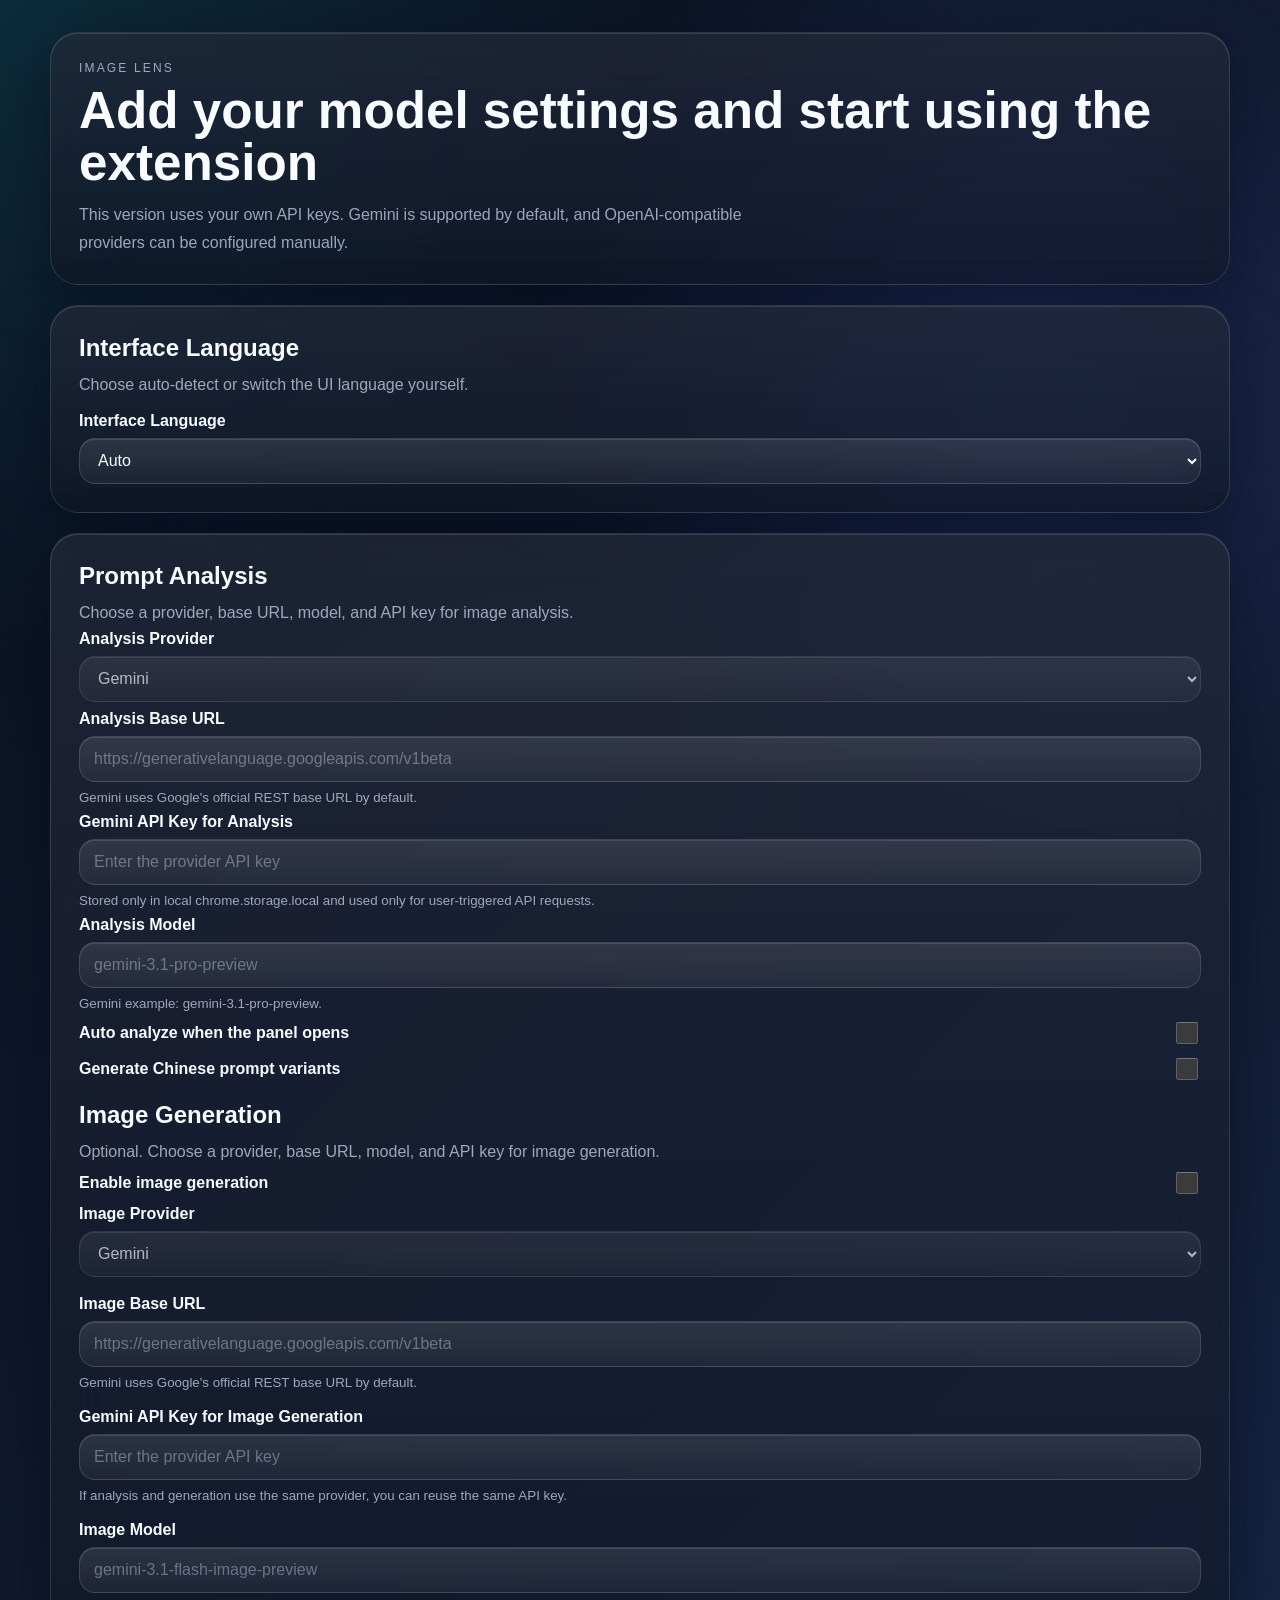
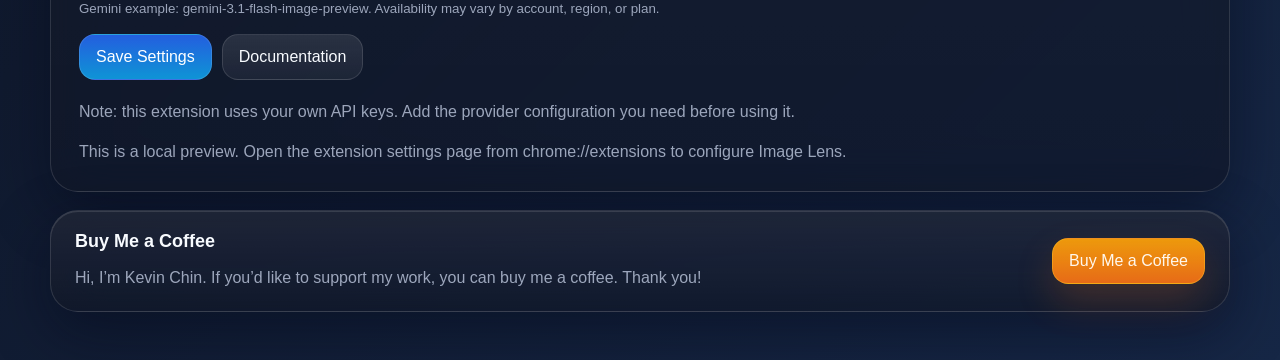
==== commit a64a8f0a: "Merge pull request #7: Switch to the Chrome Web Store version and release 1.1.0 Switch to the Chrome" ====
--- a/options.html
+++ b/options.html
@@ -8,178 +8,139 @@
     <link rel="stylesheet" href="./donation-widget.css" />
   </head>
   <body>
-    <div class="layout">
-      <nav class="sidebar">
-        <div class="brand">
-          <span class="logo" aria-hidden="true">
-            <svg viewBox="0 0 24 24"><path d="M12 2l2.2 6.6L21 11l-6.8 2.4L12 20l-2.2-6.6L3 11l6.8-2.4z" /></svg>
-          </span>
-          <strong id="brand-name">Image Lens</strong>
+    <main class="page">
+      <section class="hero glass">
+        <div>
+          <p id="hero-eyebrow" class="eyebrow">Image Lens</p>
+          <h1 id="hero-title">Add your model settings and start using the extension</h1>
+          <p id="hero-subtitle" class="subtitle">This version uses your own API key. The extension does not bundle or provide API keys.</p>
         </div>
+      </section>
 
-        <div class="nav">
-          <button class="nav-item" id="nav-analyze" data-section="analyze" type="button">Analysis</button>
-          <button class="nav-item" id="nav-generate" data-section="generate" type="button">Generation</button>
-          <button class="nav-item" id="nav-general" data-section="general" type="button">General</button>
-          <button class="nav-item" id="nav-about" data-section="about" type="button">About</button>
+      <section class="grid">
+        <div class="glass card">
+          <div class="section-head">
+            <h2 id="ui-language-section-title">Interface Language</h2>
+            <p id="ui-language-section-description">Choose auto-detect or switch the UI language yourself.</p>
+          </div>
+
+          <label class="field">
+            <span id="ui-language-label">Interface Language</span>
+            <select name="uiLanguage" form="settings-form">
+              <option value="auto">Auto</option>
+              <option value="zh">中文</option>
+              <option value="en">English</option>
+            </select>
+          </label>
         </div>
+      </section>
 
-        <aside id="donation-widget-slot" class="donation-slot"></aside>
-      </nav>
+      <section class="grid">
+        <form id="settings-form" class="glass card">
+          <section class="field-group">
+            <div class="section-head">
+              <h2 id="analyze-section-title">Prompt Analysis</h2>
+              <p id="analyze-section-description">Choose a provider, base URL, model, and API key for image analysis.</p>
+            </div>
 
-      <main class="main">
-        <form id="settings-form" novalidate>
-          <section class="section" data-section="analyze">
-            <header class="section-head">
-              <h1 id="analyze-section-title">Prompt Analysis</h1>
-              <p id="analyze-section-description">Choose a provider, base URL, model, and API key for image analysis.</p>
-            </header>
+            <label class="field">
+              <span id="prompt-provider-label">Analysis Provider</span>
+              <select name="promptProvider">
+                <option value="gemini">Gemini</option>
+                <option value="openai-compatible">OpenAI Compatible</option>
+              </select>
+            </label>
 
-            <div class="card">
-              <div class="row">
-                <div class="row-label"><span id="prompt-provider-label">Provider</span></div>
-                <div class="row-control">
-                  <select name="promptProvider" class="visually-hidden" tabindex="-1" aria-hidden="true"></select>
-                  <div class="provider-picker" data-target="promptProvider" role="radiogroup" aria-labelledby="prompt-provider-label"></div>
-                </div>
-              </div>
+            <label class="field">
+              <span id="prompt-base-url-label">Analysis Base URL</span>
+              <input
+                name="promptBaseUrl"
+                type="url"
+                placeholder="https://generativelanguage.googleapis.com/v1beta"
+                autocomplete="off"
+              />
+              <small id="prompt-base-url-help">Gemini uses Google's official REST base URL by default.</small>
+            </label>
 
-              <label class="row">
-                <span class="row-label">
-                  <span id="prompt-api-key-label">API Key</span>
-                  <small id="local-storage-note">Stored only in this browser.</small>
-                </span>
-                <span class="row-control key-field">
-                  <input name="promptApiKey" type="password" autocomplete="off" spellcheck="false" />
-                  <button class="key-toggle" data-key-for="promptApiKey" type="button">Show</button>
-                </span>
+            <label class="field">
+              <span id="prompt-api-key-label">API Key for Analysis</span>
+              <input name="promptApiKey" type="password" placeholder="Enter your API key" autocomplete="off" />
+              <small id="local-storage-note">Stored only in local chrome.storage.local and used only for requests to your selected provider.</small>
+            </label>
+
+            <label class="field">
+              <span id="prompt-model-label">Analysis Model</span>
+              <input name="promptModel" type="text" placeholder="gemini-3.1-pro-preview" />
+              <small id="prompt-model-help">Gemini example: gemini-3.1-pro-preview.</small>
+            </label>
+
+            <label class="field toggle">
+              <span id="auto-analyze-label">Auto analyze when the panel opens</span>
+              <input name="autoAnalyze" form="settings-form" type="checkbox" />
+            </label>
+
+            <label class="field toggle">
+              <span id="enable-chinese-recognition-label">Generate Chinese prompt variants</span>
+              <input name="enableChineseRecognition" form="settings-form" type="checkbox" />
+            </label>
+          </section>
+
+          <section class="field-group">
+            <div class="section-head">
+              <h2 id="generate-section-title">Image Generation</h2>
+              <p id="generate-section-description">Optional. Choose a provider, base URL, model, and API key for image generation.</p>
+            </div>
+
+            <label class="field toggle">
+              <span id="image-generation-enabled-label">Enable image generation</span>
+              <input name="imageGenerationEnabled" form="settings-form" type="checkbox" />
+            </label>
+
+            <div id="image-settings-group" class="field-stack">
+              <label class="field">
+                <span id="image-provider-label">Image Provider</span>
+                <select name="imageProvider">
+                  <option value="gemini">Gemini</option>
+                  <option value="openai-compatible">OpenAI Compatible</option>
+                </select>
               </label>
 
-              <label class="row">
-                <span class="row-label">
-                  <span id="prompt-model-label">Model</span>
-                  <small id="prompt-model-help"></small>
-                </span>
-                <span class="row-control"><input name="promptModel" type="text" spellcheck="false" /></span>
+              <label class="field">
+                <span id="image-base-url-label">Image Base URL</span>
+                <input
+                  name="imageBaseUrl"
+                  type="url"
+                  placeholder="https://generativelanguage.googleapis.com/v1beta"
+                  autocomplete="off"
+                />
+                <small id="image-base-url-help">Gemini uses Google's official REST base URL by default.</small>
               </label>
 
-              <label class="row">
-                <span class="row-label">
-                  <span id="prompt-base-url-label">Base URL</span>
-                  <small id="prompt-base-url-help"></small>
-                </span>
-                <span class="row-control"><input name="promptBaseUrl" type="url" autocomplete="off" spellcheck="false" /></span>
-              </label>
-            </div>
-
-            <div class="card">
-              <label class="row switch-row">
-                <span class="row-label"><span id="auto-analyze-label">Auto analyze when the panel opens</span></span>
-                <input class="switch" name="autoAnalyze" type="checkbox" />
-              </label>
-              <label class="row switch-row">
-                <span class="row-label"><span id="enable-chinese-recognition-label">Generate Chinese prompt variants</span></span>
-                <input class="switch" name="enableChineseRecognition" type="checkbox" />
-              </label>
-            </div>
-
-            <button id="open-doc" class="link-button" type="button">Documentation</button>
-          </section>
-
-          <section class="section" data-section="generate">
-            <header class="section-head">
-              <h1 id="generate-section-title">Image Generation</h1>
-              <p id="generate-section-description">Optional. Choose a provider, base URL, model, and API key for image generation.</p>
-            </header>
-
-            <div class="card">
-              <label class="row switch-row">
-                <span class="row-label"><span id="image-generation-enabled-label">Enable image generation</span></span>
-                <input class="switch" name="imageGenerationEnabled" type="checkbox" />
-              </label>
-            </div>
-
-            <div class="card" id="image-settings-group">
-              <div class="row">
-                <div class="row-label"><span id="image-provider-label">Provider</span></div>
-                <div class="row-control">
-                  <select name="imageProvider" class="visually-hidden" tabindex="-1" aria-hidden="true"></select>
-                  <div class="provider-picker" data-target="imageProvider" role="radiogroup" aria-labelledby="image-provider-label"></div>
-                </div>
-              </div>
-
-              <label class="row">
-                <span class="row-label">
-                  <span id="image-api-key-label">API Key</span>
-                  <small id="same-key-note">You can reuse the analysis key for the same provider.</small>
-                </span>
-                <span class="row-control key-field">
-                  <input name="imageApiKey" type="password" autocomplete="off" spellcheck="false" />
-                  <button class="key-toggle" data-key-for="imageApiKey" type="button">Show</button>
-                </span>
+              <label class="field">
+                <span id="image-api-key-label">API Key for Image Generation</span>
+                <input name="imageApiKey" type="password" placeholder="Enter your API key" autocomplete="off" />
+                <small id="same-key-note">If both analysis and generation use the same provider, you can use the same API key.</small>
               </label>
 
-              <label class="row">
-                <span class="row-label">
-                  <span id="image-model-label">Model</span>
-                  <small id="image-model-help"></small>
-                </span>
-                <span class="row-control"><input name="imageModel" type="text" spellcheck="false" /></span>
-              </label>
-
-              <label class="row">
-                <span class="row-label">
-                  <span id="image-base-url-label">Base URL</span>
-                  <small id="image-base-url-help"></small>
-                </span>
-                <span class="row-control"><input name="imageBaseUrl" type="url" autocomplete="off" spellcheck="false" /></span>
+              <label class="field">
+                <span id="image-model-label">Image Model</span>
+                <input name="imageModel" type="text" placeholder="gemini-3.1-flash-image-preview" />
+                <small id="image-model-help">Available models may vary by account, region, or plan.</small>
               </label>
             </div>
           </section>
 
-          <section class="section" data-section="general">
-            <header class="section-head">
-              <h1 id="general-section-title">General</h1>
-              <p id="ui-language-section-description">Choose auto-detect or switch the UI language yourself.</p>
-            </header>
+          <div class="actions">
+            <button id="save-button" class="primary" type="submit">Save Settings</button>
+            <button id="open-doc" type="button">Documentation</button>
+          </div>
+          <p id="options-note" class="note">Note: this extension uses your own API key. Add it before using the extension.</p>
+          <p id="status" class="status">Loading settings...</p>
+        </form>
+      </section>
 
-            <div class="card">
-              <label class="row">
-                <span class="row-label"><span id="ui-language-label">Interface Language</span></span>
-                <span class="row-control"><select name="uiLanguage"></select></span>
-              </label>
-            </div>
-          </section>
-
-          <section class="section" data-section="about">
-            <header class="section-head">
-              <h1 id="about-section-title">About</h1>
-              <p id="hero-subtitle">This version uses your own API key.</p>
-            </header>
-
-            <div class="card">
-              <div class="row">
-                <div class="row-label"><span id="about-version-label">Version</span></div>
-                <div class="row-control"><span id="about-version" class="mono">-</span></div>
-              </div>
-              <div class="row">
-                <div class="row-label"><span id="about-links-label">Links</span></div>
-                <div class="row-control links">
-                  <a id="about-store" href="https://chromewebstore.google.com/detail/image-lens/glggchlmbondgicblhopcefjgppdhnnc" target="_blank" rel="noopener">Chrome Web Store</a>
-                  <a id="about-github" href="https://github.com/kevinchin12/ImageLens" target="_blank" rel="noopener">GitHub</a>
-                  <a id="about-privacy" href="https://github.com/kevinchin12/ImageLens/blob/main/PRIVACY.md" target="_blank" rel="noopener">Privacy Policy</a>
-                </div>
-              </div>
-            </div>
-
-            <p id="options-note" class="note">This extension uses your own API keys.</p>
-            <p id="about-credit" class="note">© 2026 Kevin Chin. Licensed under MIT</p>
-          </section>
-        </form>
-
-        <p id="status" class="status" role="status" aria-live="polite"></p>
-      </main>
-    </div>
+      <aside id="donation-widget-slot" class="donation-slot"></aside>
+    </main>
 
     <script src="./i18n.js"></script>
     <script src="./donation-widget.js"></script>
--- a/options.css
+++ b/options.css
@@ -1,43 +1,19 @@
-/* Sidebar + one settings section at a time. Light values first; dark values
-   follow the system, matching the in-page panel. */
 :root {
-  color-scheme: light;
+  color-scheme: dark;
+  --bg-1: #08101d;
+  --bg-2: #101a2f;
+  --bg-3: #162746;
+  --glass-bg: rgba(10, 17, 32, 0.7);
+  --glass-border: rgba(255, 255, 255, 0.12);
+  --text: #f8fbff;
+  --text-soft: rgba(223, 233, 255, 0.68);
+  --accent: #5b7cff;
+  --accent-2: #22d3ee;
+  --shadow: rgba(2, 6, 23, 0.46);
   /* Mac fonts first, then Windows, then Linux; see content.css. */
-  --font: -apple-system, BlinkMacSystemFont, "SF Pro Text", "Segoe UI", "PingFang SC", "Hiragino Sans GB",
-    "Microsoft YaHei UI", "Microsoft YaHei", "Noto Sans SC", "Noto Sans CJK SC", sans-serif;
-  --mono: ui-monospace, "SF Mono", "Cascadia Mono", Consolas, monospace;
-  --brand: #1765a2;
-  --brand-light: #5aa7e2;
-  --bg: #f4f4f6;
-  --sidebar: #ececef;
-  --surface: #ffffff;
-  --field: #f7f7f9;
-  --hover: rgba(24, 24, 27, 0.06);
-  --line: #e2e2e7;
-  --ink: #18181b;
-  --muted: #63636e;
-  --accent: #1765a2;
-  --accent-soft: rgba(23, 101, 162, 0.1);
-  --switch-off: #d4d4da;
-  --danger: #dc2626;
-}
-
-@media (prefers-color-scheme: dark) {
-  :root {
-    color-scheme: dark;
-    --bg: #0f0f11;
-    --sidebar: #131316;
-    --surface: #18181b;
-    --field: #111113;
-    --hover: rgba(255, 255, 255, 0.06);
-    --line: rgba(255, 255, 255, 0.09);
-    --ink: #ededef;
-    --muted: #9b9ba6;
-    --accent: #5aa7e2;
-    --accent-soft: rgba(23, 101, 162, 0.28);
-    --switch-off: #3a3a42;
-    --danger: #f87171;
-  }
+  --font: -apple-system, BlinkMacSystemFont, "SF Pro Display", "Segoe UI", "PingFang SC",
+    "Hiragino Sans GB", "Microsoft YaHei UI", "Microsoft YaHei", "Noto Sans SC", "Noto Sans CJK SC",
+    sans-serif;
 }
 
 * {
@@ -47,417 +23,225 @@
 body {
   margin: 0;
   min-height: 100vh;
-  background: var(--bg);
-  color: var(--ink);
-  font: 13.5px/1.55 var(--font);
-  -webkit-font-smoothing: antialiased;
+  font-family: var(--font);
+  color: var(--text);
+  background:
+    radial-gradient(circle at top left, rgba(34, 211, 238, 0.14), transparent 28%),
+    radial-gradient(circle at 80% 18%, rgba(91, 124, 255, 0.18), transparent 26%),
+    linear-gradient(135deg, var(--bg-1), var(--bg-2) 52%, var(--bg-3));
+}
+
+.page {
+  width: min(1180px, calc(100vw - 32px));
+  margin: 0 auto;
+  padding: 32px 0 48px;
+}
+
+.glass {
+  background:
+    linear-gradient(180deg, rgba(255, 255, 255, 0.08), rgba(255, 255, 255, 0.02)),
+    var(--glass-bg);
+  border: 1px solid var(--glass-border);
+  border-radius: 28px;
+  box-shadow:
+    0 20px 60px var(--shadow),
+    inset 0 1px 0 rgba(255, 255, 255, 0.12);
+  backdrop-filter: blur(26px) saturate(1.35);
+  -webkit-backdrop-filter: blur(26px) saturate(1.35);
+}
+
+.hero,
+.card {
+  padding: 28px;
+}
+
+.hero {
+  display: block;
+}
+
+.eyebrow {
+  margin: 0 0 10px;
+  font-size: 12px;
+  letter-spacing: 0.18em;
+  text-transform: uppercase;
+  color: var(--text-soft);
 }
 
 h1,
+h2,
+h3,
 p {
   margin: 0;
 }
 
-button,
+h1 {
+  font-size: clamp(30px, 4vw, 56px);
+  line-height: 1.02;
+}
+
+h2 {
+  font-size: 24px;
+  margin-bottom: 8px;
+}
+
+h3 {
+  font-size: 16px;
+  margin-bottom: 8px;
+}
+
+.subtitle,
+.section-head p,
+.field small,
+.status {
+  color: var(--text-soft);
+}
+
+.subtitle {
+  max-width: 720px;
+  margin-top: 12px;
+  line-height: 1.7;
+}
+
+.grid {
+  margin-top: 20px;
+  display: block;
+}
+
+.card {
+  display: grid;
+  gap: 18px;
+}
+
+.section-head {
+  display: grid;
+  gap: 6px;
+}
+
+.field-group,
+.field {
+  display: grid;
+  gap: 8px;
+}
+
+.is-hidden {
+  display: none !important;
+}
+
+.field-stack {
+  display: grid;
+  gap: 18px;
+}
+
+.field-stack.is-hidden {
+  display: none;
+}
+
+.proxy-fields {
+  display: none;
+  gap: 18px;
+}
+
+.proxy-fields.is-visible {
+  display: grid;
+}
+
+.field span {
+  font-weight: 600;
+}
+
+input,
+select,
+button {
+  font: inherit;
+}
+
 input,
 select {
-  font: inherit;
-  color: inherit;
-}
-
-button {
-  cursor: pointer;
-}
-
-:focus-visible {
-  outline: 2px solid var(--accent);
-  outline-offset: 2px;
-}
-
-.visually-hidden {
-  position: absolute;
-  width: 1px;
-  height: 1px;
-  overflow: hidden;
-  clip: rect(0 0 0 0);
-  white-space: nowrap;
-}
-
-.is-hidden {
-  display: none !important;
-}
-
-.layout {
-  display: grid;
-  grid-template-columns: 232px minmax(0, 1fr);
-  min-height: 100vh;
-}
-
-/* ---------- Sidebar ---------- */
-
-.sidebar {
-  position: sticky;
-  top: 0;
-  display: flex;
-  flex-direction: column;
-  gap: 18px;
-  height: 100vh;
-  padding: 22px 14px 16px;
-  border-right: 1px solid var(--line);
-  background: var(--sidebar);
-}
-
-.brand {
+  width: 100%;
+  min-height: 46px;
+  padding: 0 14px;
+  border-radius: 16px;
+  border: 1px solid rgba(255, 255, 255, 0.12);
+  background:
+    linear-gradient(180deg, rgba(255, 255, 255, 0.08), rgba(255, 255, 255, 0.02)),
+    rgba(255, 255, 255, 0.03);
+  box-shadow: inset 0 1px 0 rgba(255, 255, 255, 0.12);
+  color: var(--text);
+}
+
+/* Windows draws the dropdown list with the select's light text on a light
+   background unless the options get their own colors. */
+select option {
+  background-color: #101a2f;
+  color: var(--text);
+}
+
+input::placeholder {
+  color: rgba(223, 233, 255, 0.38);
+}
+
+.toggle {
   display: flex;
   align-items: center;
-  gap: 9px;
-  padding: 0 8px;
-  font-size: 15px;
-}
-
-.logo {
-  display: grid;
-  place-items: center;
-  width: 26px;
-  height: 26px;
-  border-radius: 8px;
-  background: linear-gradient(135deg, var(--brand), var(--brand-light));
-  color: #ffffff;
-}
-
-.logo svg {
-  width: 15px;
-  height: 15px;
-  fill: currentColor;
-}
-
-.nav {
-  display: grid;
-  gap: 2px;
-}
-
-.nav-item {
-  padding: 8px 10px;
-  border: 0;
-  border-radius: 8px;
-  background: none;
-  color: var(--muted);
-  text-align: left;
-}
-
-.nav-item:hover {
-  background: var(--hover);
-  color: var(--ink);
-}
-
-.nav-item.is-active {
-  background: var(--hover);
-  color: var(--ink);
-  font-weight: 600;
-}
-
-.donation-slot {
-  margin-top: auto;
-}
-
-/* ---------- Main ---------- */
-
-.main {
-  width: 100%;
-  max-width: 760px;
-  padding: 36px 40px 48px;
-}
-
-.section {
-  display: none;
-  gap: 16px;
-}
-
-.section.is-active {
-  display: grid;
-}
-
-.section-head {
-  display: grid;
-  gap: 4px;
-  margin-bottom: 4px;
-}
-
-.section-head h1 {
-  font-size: 20px;
-  line-height: 1.3;
-  text-wrap: balance;
-}
-
-.section-head p,
-.note {
-  color: var(--muted);
-}
-
-.card {
-  border: 1px solid var(--line);
-  border-radius: 12px;
-  background: var(--surface);
-}
-
-.row {
-  display: grid;
-  grid-template-columns: 200px minmax(0, 1fr);
-  align-items: center;
-  gap: 16px;
-  padding: 14px 18px;
-  border-top: 1px solid var(--line);
-}
-
-.row:first-child {
-  border-top: 0;
-}
-
-.row-label {
-  display: grid;
-  gap: 3px;
-  font-weight: 500;
-}
-
-.row-label small {
-  color: var(--muted);
-  font-size: 12px;
-  font-weight: 400;
-  line-height: 1.45;
-}
-
-.row-control {
-  min-width: 0;
-}
-
-input[type="text"],
-input[type="url"],
-input[type="password"],
-select {
-  width: 100%;
-  height: 36px;
-  padding: 0 11px;
-  border: 1px solid var(--line);
-  border-radius: 8px;
-  background: var(--field);
-  outline: none;
-}
-
-input:focus,
-select:focus {
-  border-color: var(--accent);
-  box-shadow: 0 0 0 3px var(--accent-soft);
-}
-
-input::placeholder {
-  color: var(--muted);
-  opacity: 0.7;
-}
-
-/* Windows draws the dropdown list with the select's text color on a light
-   background unless the options get their own colors. */
-select option {
-  background-color: var(--surface);
-  color: var(--ink);
-}
-
-input:disabled,
-select:disabled {
-  opacity: 0.6;
-  cursor: not-allowed;
-}
-
-.key-field {
-  position: relative;
-  display: block;
-}
-
-.key-field input {
-  padding-right: 64px;
-  font-family: var(--mono);
-  font-size: 12.5px;
-}
-
-.key-toggle {
-  position: absolute;
-  top: 50%;
-  right: 6px;
-  transform: translateY(-50%);
-  padding: 3px 8px;
-  border: 0;
-  border-radius: 6px;
-  background: none;
-  color: var(--muted);
-  font-size: 12px;
-}
-
-.key-toggle:hover {
-  background: var(--hover);
-  color: var(--ink);
-}
-
-/* ---------- Provider cards ---------- */
-
-.provider-picker {
-  display: grid;
-  grid-template-columns: repeat(2, minmax(0, 1fr));
-  gap: 8px;
-}
-
-.provider-option {
-  display: grid;
-  gap: 2px;
-  padding: 10px 12px;
-  border: 1px solid var(--line);
-  border-radius: 10px;
-  background: var(--field);
-  text-align: left;
-}
-
-.provider-option strong {
-  font-size: 13px;
-}
-
-.provider-option span {
-  color: var(--muted);
-  font-size: 11.5px;
-}
-
-.provider-option:hover {
-  border-color: var(--muted);
-}
-
-.provider-option.is-active {
-  border-color: var(--accent);
-  box-shadow: inset 0 0 0 1px var(--accent);
-}
-
-/* ---------- Switches ---------- */
-
-.switch-row {
-  grid-template-columns: minmax(0, 1fr) auto;
-  cursor: pointer;
-}
-
-.switch {
-  position: relative;
-  width: 36px;
-  height: 20px;
-  margin: 0;
-  border-radius: 999px;
-  background: var(--switch-off);
-  cursor: pointer;
-  transition: background-color 0.15s ease;
-  appearance: none;
-  -webkit-appearance: none;
-}
-
-.switch::after {
-  content: "";
-  position: absolute;
-  top: 2px;
-  left: 2px;
-  width: 16px;
-  height: 16px;
-  border-radius: 50%;
-  background: #ffffff;
-  box-shadow: 0 1px 2px rgba(0, 0, 0, 0.25);
-  transition: transform 0.15s ease;
-}
-
-.switch:checked {
-  background: var(--accent);
-}
-
-.switch:checked::after {
-  transform: translateX(16px);
-}
-
-/* ---------- Misc ---------- */
-
-.link-button {
-  justify-self: start;
-  padding: 0;
-  border: 0;
-  background: none;
-  color: var(--accent);
-  font-size: 13px;
-}
-
-.link-button:hover,
-.links a:hover {
-  text-decoration: underline;
-}
-
-.links {
+  justify-content: space-between;
+}
+
+.toggle input {
+  width: 22px;
+  min-height: 22px;
+}
+
+.actions {
   display: flex;
   flex-wrap: wrap;
-  gap: 8px 16px;
-}
-
-.links a {
-  color: var(--accent);
-  text-decoration: none;
-}
-
-.mono {
-  font-family: var(--mono);
-  font-size: 12.5px;
+  gap: 10px;
+}
+
+button {
+  min-height: 46px;
+  padding: 0 16px;
+  border-radius: 16px;
+  border: 1px solid rgba(255, 255, 255, 0.12);
+  background:
+    linear-gradient(180deg, rgba(255, 255, 255, 0.08), rgba(255, 255, 255, 0.02)),
+    rgba(255, 255, 255, 0.03);
+  color: var(--text);
+  cursor: pointer;
+}
+
+button.primary {
+  color: white;
+  background:
+    linear-gradient(180deg, rgba(37, 99, 235, 0.92), rgba(14, 165, 233, 0.88)),
+    rgba(37, 99, 235, 0.2);
+}
+
+.note,
+.status {
+  color: var(--text-soft);
+}
+
+.note {
+  line-height: 1.7;
 }
 
 .status {
   min-height: 20px;
-  margin-top: 16px;
-  color: var(--muted);
-  font-size: 12.5px;
-}
-
-.status[data-tone="error"] {
-  color: var(--danger);
-}
-
-@media (max-width: 760px) {
-  .layout {
-    grid-template-columns: 1fr;
+}
+
+@media (max-width: 920px) {
+  .page {
+    width: min(100vw - 24px, 1180px);
+    padding-top: 20px;
   }
 
-  .sidebar {
-    position: static;
-    height: auto;
-    border-right: 0;
-    border-bottom: 1px solid var(--line);
+  .hero,
+  .card {
+    padding: 22px;
   }
 
-  .nav {
-    grid-auto-flow: column;
-    overflow-x: auto;
+  h1 {
+    font-size: clamp(28px, 7vw, 42px);
   }
 
-  .nav-item {
-    text-align: center;
-    white-space: nowrap;
-  }
-
-  .main {
-    padding: 24px 16px 40px;
-  }
-
-  .row {
-    grid-template-columns: 1fr;
-    gap: 8px;
-  }
-
-  .switch-row {
-    grid-template-columns: minmax(0, 1fr) auto;
-  }
-
-  .provider-picker {
-    grid-template-columns: 1fr;
-  }
-}
-
-@media (prefers-reduced-motion: reduce) {
-  * {
-    transition: none !important;
-  }
-}
+}
--- a/donation-widget.css
+++ b/donation-widget.css
@@ -1,179 +1,133 @@
-/* Compact card at the bottom of the settings sidebar, plus its popup.
-   Colors come from the tokens in options.css. */
+.donation-slot {
+  margin-top: 18px;
+}
 
 .donation-card {
   display: grid;
-  gap: 10px;
-  padding: 12px;
-  border: 1px solid var(--line);
-  border-radius: 10px;
-  background: var(--surface);
-}
-
-.donation-card .section-head {
-  display: grid;
-  gap: 4px;
-  margin: 0;
+  grid-template-columns: minmax(0, 1fr) auto;
+  gap: 18px;
+  align-items: center;
+  padding: 20px 24px;
 }
 
 .donation-title {
-  margin: 0;
-  font-size: 13px;
-  font-weight: 600;
+  font-size: 18px;
+  margin-bottom: 6px;
 }
 
-.donation-title::before {
-  content: "☕ ";
-}
-
-.donation-copy {
-  margin: 0;
-  color: var(--muted);
-  font-size: 12px;
-  line-height: 1.55;
-}
-
-.donation-copy:empty {
-  display: none;
+.donation-copy,
+.donation-modal-copy,
+.donation-scan-hint {
+  color: var(--text-soft);
+  line-height: 1.7;
 }
 
 .donation-trigger {
-  height: 32px;
-  padding: 0 12px;
-  border: 1px solid var(--line);
-  border-radius: 8px;
-  background: var(--accent-soft);
-  color: var(--accent);
-  font-size: 12.5px;
-  font-weight: 600;
+  white-space: nowrap;
+  justify-content: center;
+  background:
+    linear-gradient(180deg, rgba(245, 158, 11, 0.96), rgba(249, 115, 22, 0.9)),
+    rgba(249, 115, 22, 0.2);
+  color: #fff7ed;
+  border-color: rgba(251, 191, 36, 0.42);
+  box-shadow: 0 18px 38px rgba(249, 115, 22, 0.2);
 }
 
-.donation-trigger:hover {
-  border-color: var(--accent);
+.donation-content {
+  min-width: 0;
 }
 
 .donation-modal {
-  width: min(400px, calc(100vw - 32px));
+  width: min(460px, calc(100vw - 32px));
   padding: 0;
-  border: 0;
+  border: none;
   background: transparent;
-  color: var(--ink);
 }
 
 .donation-modal::backdrop {
-  background: rgba(9, 9, 11, 0.5);
+  background: rgba(3, 7, 18, 0.7);
+  backdrop-filter: blur(8px);
 }
 
 .donation-modal-card {
   display: grid;
   gap: 16px;
-  padding: 20px;
-  border: 1px solid var(--line);
-  border-radius: 14px;
-  background: var(--surface);
-  box-shadow: 0 24px 60px rgba(0, 0, 0, 0.3);
+  padding: 24px;
 }
 
 .donation-modal-head {
   display: flex;
+  justify-content: space-between;
   align-items: start;
-  justify-content: space-between;
   gap: 12px;
 }
 
 .donation-modal-title {
-  margin: 0 0 4px;
-  font-size: 17px;
-}
-
-.donation-modal-copy,
-.donation-scan-hint {
-  margin: 0;
-  color: var(--muted);
-  font-size: 12.5px;
-  line-height: 1.6;
-}
-
-.donation-scan-hint:empty {
-  display: none;
+  font-size: 22px;
 }
 
 .donation-close {
-  display: grid;
-  place-items: center;
-  width: 30px;
-  height: 30px;
-  flex: none;
-  border: 0;
-  border-radius: 8px;
-  background: none;
-  color: var(--muted);
-  font-size: 18px;
-  line-height: 1;
-}
-
-.donation-close:hover {
-  background: var(--hover);
-  color: var(--ink);
+  min-height: 38px;
+  min-width: 38px;
+  padding: 0;
+  border-radius: 999px;
 }
 
 .donation-methods {
   display: grid;
-  grid-template-columns: repeat(2, minmax(0, 1fr));
-  gap: 8px;
+  gap: 12px;
 }
 
 .donation-method {
   display: flex;
   align-items: center;
-  gap: 10px;
-  padding: 10px 12px;
-  border: 1px solid var(--line);
-  border-radius: 10px;
-  background: var(--field);
+  gap: 14px;
+  width: 100%;
+  min-height: 74px;
+  padding: 0 18px;
+  border-radius: 24px;
+  border: 1px solid rgba(255, 255, 255, 0.1);
+  background:
+    linear-gradient(180deg, rgba(255, 255, 255, 0.08), rgba(255, 255, 255, 0.02)),
+    rgba(255, 255, 255, 0.03);
+  color: var(--text);
   text-align: left;
-}
-
-.donation-method:hover {
-  border-color: var(--muted);
+  cursor: pointer;
 }
 
 .donation-method.is-active {
-  border-color: var(--accent);
-  box-shadow: inset 0 0 0 1px var(--accent);
+  border-color: rgba(251, 191, 36, 0.35);
+  box-shadow: 0 14px 30px rgba(249, 115, 22, 0.12);
 }
 
 .donation-method-icon {
-  display: grid;
+  display: inline-grid;
   place-items: center;
-  width: 30px;
-  height: 30px;
-  flex: none;
-  border-radius: 8px;
-  background: var(--hover);
-  font-size: 15px;
+  width: 42px;
+  height: 42px;
+  border-radius: 14px;
+  background: rgba(255, 255, 255, 0.08);
+  font-size: 22px;
   font-weight: 700;
 }
 
 .donation-method-text {
   display: grid;
-  gap: 1px;
-  min-width: 0;
+  gap: 2px;
 }
 
 .donation-method-text strong {
-  font-size: 13px;
+  font-size: 18px;
 }
 
 .donation-method-text small {
-  color: var(--muted);
-  font-size: 11.5px;
+  color: var(--text-soft);
+  font-size: 13px;
 }
 
 .donation-qr-panel {
   display: grid;
-  gap: 10px;
-  justify-items: center;
+  gap: 12px;
 }
 
 .donation-hidden {
@@ -183,31 +137,37 @@
 .donation-qr-frame {
   display: grid;
   place-items: center;
-  width: 100%;
-  padding: 12px;
-  border: 1px solid var(--line);
-  border-radius: 12px;
-  background: #ffffff;
+  padding: 14px;
+  border-radius: 24px;
+  background:
+    linear-gradient(180deg, rgba(255, 255, 255, 0.09), rgba(255, 255, 255, 0.02)),
+    rgba(255, 255, 255, 0.03);
+  border: 1px solid rgba(255, 255, 255, 0.1);
 }
 
 .donation-qr-image,
 .donation-qr-placeholder {
-  width: min(100%, 260px);
+  width: min(100%, 320px);
   aspect-ratio: 1;
-  border-radius: 8px;
+  border-radius: 22px;
 }
 
 .donation-qr-image {
   display: block;
   object-fit: cover;
+  background: #fff;
 }
 
 .donation-qr-placeholder {
   display: grid;
   place-items: center;
   padding: 20px;
-  color: #63636e;
   text-align: center;
+  color: var(--text-soft);
+  background:
+    linear-gradient(135deg, rgba(250, 204, 21, 0.18), rgba(249, 115, 22, 0.18)),
+    rgba(255, 255, 255, 0.03);
+  border: 1px dashed rgba(251, 191, 36, 0.45);
 }
 
 .donation-modal-actions {
@@ -215,16 +175,13 @@
   justify-content: flex-end;
 }
 
-.donation-dismiss {
-  height: 32px;
-  padding: 0 12px;
-  border: 1px solid var(--line);
-  border-radius: 8px;
-  background: none;
-  color: var(--ink);
-  font-size: 12.5px;
+@media (max-width: 920px) {
+  .donation-card {
+    grid-template-columns: 1fr;
+    align-items: start;
+  }
+
+  .donation-trigger {
+    width: 100%;
+  }
 }
-
-.donation-dismiss:hover {
-  background: var(--hover);
-}
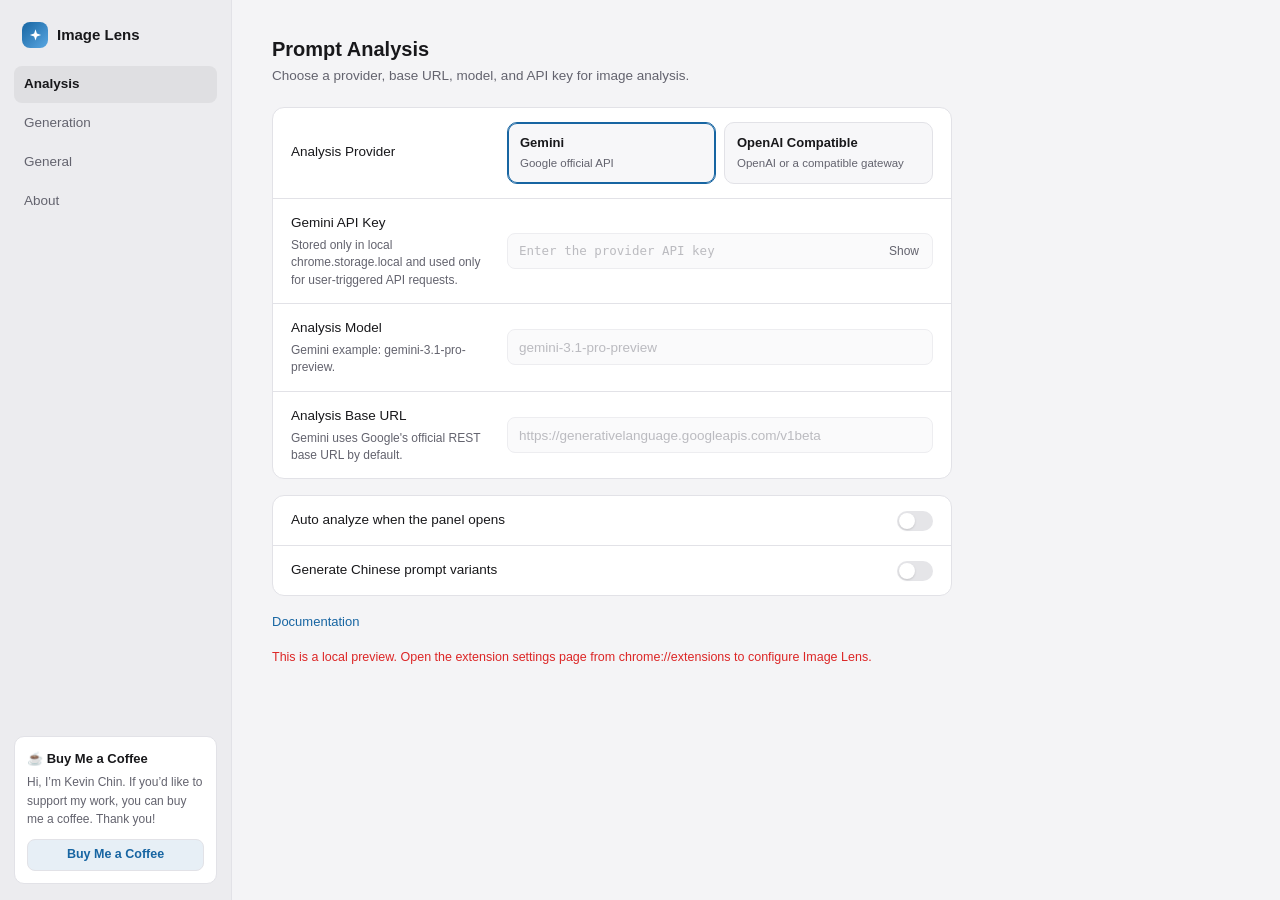
==== commit 71b18f39: "Merge pull request #8: Redesign the panel, settings page and viewer Redesign the panel, settings pag" ====
--- a/options.html
+++ b/options.html
@@ -8,139 +8,178 @@
     <link rel="stylesheet" href="./donation-widget.css" />
   </head>
   <body>
-    <main class="page">
-      <section class="hero glass">
-        <div>
-          <p id="hero-eyebrow" class="eyebrow">Image Lens</p>
-          <h1 id="hero-title">Add your model settings and start using the extension</h1>
-          <p id="hero-subtitle" class="subtitle">This version uses your own API key. The extension does not bundle or provide API keys.</p>
+    <div class="layout">
+      <nav class="sidebar">
+        <div class="brand">
+          <span class="logo" aria-hidden="true">
+            <svg viewBox="0 0 24 24"><path d="M12 2l2.2 6.6L21 11l-6.8 2.4L12 20l-2.2-6.6L3 11l6.8-2.4z" /></svg>
+          </span>
+          <strong id="brand-name">Image Lens</strong>
         </div>
-      </section>
 
-      <section class="grid">
-        <div class="glass card">
-          <div class="section-head">
-            <h2 id="ui-language-section-title">Interface Language</h2>
-            <p id="ui-language-section-description">Choose auto-detect or switch the UI language yourself.</p>
-          </div>
+        <div class="nav">
+          <button class="nav-item" id="nav-analyze" data-section="analyze" type="button">Analysis</button>
+          <button class="nav-item" id="nav-generate" data-section="generate" type="button">Generation</button>
+          <button class="nav-item" id="nav-general" data-section="general" type="button">General</button>
+          <button class="nav-item" id="nav-about" data-section="about" type="button">About</button>
+        </div>
 
-          <label class="field">
-            <span id="ui-language-label">Interface Language</span>
-            <select name="uiLanguage" form="settings-form">
-              <option value="auto">Auto</option>
-              <option value="zh">中文</option>
-              <option value="en">English</option>
-            </select>
-          </label>
-        </div>
-      </section>
+        <aside id="donation-widget-slot" class="donation-slot"></aside>
+      </nav>
 
-      <section class="grid">
-        <form id="settings-form" class="glass card">
-          <section class="field-group">
-            <div class="section-head">
-              <h2 id="analyze-section-title">Prompt Analysis</h2>
+      <main class="main">
+        <form id="settings-form" novalidate>
+          <section class="section" data-section="analyze">
+            <header class="section-head">
+              <h1 id="analyze-section-title">Prompt Analysis</h1>
               <p id="analyze-section-description">Choose a provider, base URL, model, and API key for image analysis.</p>
+            </header>
+
+            <div class="card">
+              <div class="row">
+                <div class="row-label"><span id="prompt-provider-label">Provider</span></div>
+                <div class="row-control">
+                  <select name="promptProvider" class="visually-hidden" tabindex="-1" aria-hidden="true"></select>
+                  <div class="provider-picker" data-target="promptProvider" role="radiogroup" aria-labelledby="prompt-provider-label"></div>
+                </div>
+              </div>
+
+              <label class="row">
+                <span class="row-label">
+                  <span id="prompt-api-key-label">API Key</span>
+                  <small id="local-storage-note">Stored only in this browser.</small>
+                </span>
+                <span class="row-control key-field">
+                  <input name="promptApiKey" type="password" autocomplete="off" spellcheck="false" />
+                  <button class="key-toggle" data-key-for="promptApiKey" type="button">Show</button>
+                </span>
+              </label>
+
+              <label class="row">
+                <span class="row-label">
+                  <span id="prompt-model-label">Model</span>
+                  <small id="prompt-model-help"></small>
+                </span>
+                <span class="row-control"><input name="promptModel" type="text" spellcheck="false" /></span>
+              </label>
+
+              <label class="row">
+                <span class="row-label">
+                  <span id="prompt-base-url-label">Base URL</span>
+                  <small id="prompt-base-url-help"></small>
+                </span>
+                <span class="row-control"><input name="promptBaseUrl" type="url" autocomplete="off" spellcheck="false" /></span>
+              </label>
             </div>
 
-            <label class="field">
-              <span id="prompt-provider-label">Analysis Provider</span>
-              <select name="promptProvider">
-                <option value="gemini">Gemini</option>
-                <option value="openai-compatible">OpenAI Compatible</option>
-              </select>
-            </label>
+            <div class="card">
+              <label class="row switch-row">
+                <span class="row-label"><span id="auto-analyze-label">Auto analyze when the panel opens</span></span>
+                <input class="switch" name="autoAnalyze" type="checkbox" />
+              </label>
+              <label class="row switch-row">
+                <span class="row-label"><span id="enable-chinese-recognition-label">Generate Chinese prompt variants</span></span>
+                <input class="switch" name="enableChineseRecognition" type="checkbox" />
+              </label>
+            </div>
 
-            <label class="field">
-              <span id="prompt-base-url-label">Analysis Base URL</span>
-              <input
-                name="promptBaseUrl"
-                type="url"
-                placeholder="https://generativelanguage.googleapis.com/v1beta"
-                autocomplete="off"
-              />
-              <small id="prompt-base-url-help">Gemini uses Google's official REST base URL by default.</small>
-            </label>
-
-            <label class="field">
-              <span id="prompt-api-key-label">API Key for Analysis</span>
-              <input name="promptApiKey" type="password" placeholder="Enter your API key" autocomplete="off" />
-              <small id="local-storage-note">Stored only in local chrome.storage.local and used only for requests to your selected provider.</small>
-            </label>
-
-            <label class="field">
-              <span id="prompt-model-label">Analysis Model</span>
-              <input name="promptModel" type="text" placeholder="gemini-3.1-pro-preview" />
-              <small id="prompt-model-help">Gemini example: gemini-3.1-pro-preview.</small>
-            </label>
-
-            <label class="field toggle">
-              <span id="auto-analyze-label">Auto analyze when the panel opens</span>
-              <input name="autoAnalyze" form="settings-form" type="checkbox" />
-            </label>
-
-            <label class="field toggle">
-              <span id="enable-chinese-recognition-label">Generate Chinese prompt variants</span>
-              <input name="enableChineseRecognition" form="settings-form" type="checkbox" />
-            </label>
+            <button id="open-doc" class="link-button" type="button">Documentation</button>
           </section>
 
-          <section class="field-group">
-            <div class="section-head">
-              <h2 id="generate-section-title">Image Generation</h2>
+          <section class="section" data-section="generate">
+            <header class="section-head">
+              <h1 id="generate-section-title">Image Generation</h1>
               <p id="generate-section-description">Optional. Choose a provider, base URL, model, and API key for image generation.</p>
+            </header>
+
+            <div class="card">
+              <label class="row switch-row">
+                <span class="row-label"><span id="image-generation-enabled-label">Enable image generation</span></span>
+                <input class="switch" name="imageGenerationEnabled" type="checkbox" />
+              </label>
             </div>
 
-            <label class="field toggle">
-              <span id="image-generation-enabled-label">Enable image generation</span>
-              <input name="imageGenerationEnabled" form="settings-form" type="checkbox" />
-            </label>
+            <div class="card" id="image-settings-group">
+              <div class="row">
+                <div class="row-label"><span id="image-provider-label">Provider</span></div>
+                <div class="row-control">
+                  <select name="imageProvider" class="visually-hidden" tabindex="-1" aria-hidden="true"></select>
+                  <div class="provider-picker" data-target="imageProvider" role="radiogroup" aria-labelledby="image-provider-label"></div>
+                </div>
+              </div>
 
-            <div id="image-settings-group" class="field-stack">
-              <label class="field">
-                <span id="image-provider-label">Image Provider</span>
-                <select name="imageProvider">
-                  <option value="gemini">Gemini</option>
-                  <option value="openai-compatible">OpenAI Compatible</option>
-                </select>
+              <label class="row">
+                <span class="row-label">
+                  <span id="image-api-key-label">API Key</span>
+                  <small id="same-key-note">You can reuse the analysis key for the same provider.</small>
+                </span>
+                <span class="row-control key-field">
+                  <input name="imageApiKey" type="password" autocomplete="off" spellcheck="false" />
+                  <button class="key-toggle" data-key-for="imageApiKey" type="button">Show</button>
+                </span>
               </label>
 
-              <label class="field">
-                <span id="image-base-url-label">Image Base URL</span>
-                <input
-                  name="imageBaseUrl"
-                  type="url"
-                  placeholder="https://generativelanguage.googleapis.com/v1beta"
-                  autocomplete="off"
-                />
-                <small id="image-base-url-help">Gemini uses Google's official REST base URL by default.</small>
+              <label class="row">
+                <span class="row-label">
+                  <span id="image-model-label">Model</span>
+                  <small id="image-model-help"></small>
+                </span>
+                <span class="row-control"><input name="imageModel" type="text" spellcheck="false" /></span>
               </label>
 
-              <label class="field">
-                <span id="image-api-key-label">API Key for Image Generation</span>
-                <input name="imageApiKey" type="password" placeholder="Enter your API key" autocomplete="off" />
-                <small id="same-key-note">If both analysis and generation use the same provider, you can use the same API key.</small>
-              </label>
-
-              <label class="field">
-                <span id="image-model-label">Image Model</span>
-                <input name="imageModel" type="text" placeholder="gemini-3.1-flash-image-preview" />
-                <small id="image-model-help">Available models may vary by account, region, or plan.</small>
+              <label class="row">
+                <span class="row-label">
+                  <span id="image-base-url-label">Base URL</span>
+                  <small id="image-base-url-help"></small>
+                </span>
+                <span class="row-control"><input name="imageBaseUrl" type="url" autocomplete="off" spellcheck="false" /></span>
               </label>
             </div>
           </section>
 
-          <div class="actions">
-            <button id="save-button" class="primary" type="submit">Save Settings</button>
-            <button id="open-doc" type="button">Documentation</button>
-          </div>
-          <p id="options-note" class="note">Note: this extension uses your own API key. Add it before using the extension.</p>
-          <p id="status" class="status">Loading settings...</p>
+          <section class="section" data-section="general">
+            <header class="section-head">
+              <h1 id="general-section-title">General</h1>
+              <p id="ui-language-section-description">Choose auto-detect or switch the UI language yourself.</p>
+            </header>
+
+            <div class="card">
+              <label class="row">
+                <span class="row-label"><span id="ui-language-label">Interface Language</span></span>
+                <span class="row-control"><select name="uiLanguage"></select></span>
+              </label>
+            </div>
+          </section>
+
+          <section class="section" data-section="about">
+            <header class="section-head">
+              <h1 id="about-section-title">About</h1>
+              <p id="hero-subtitle">This version uses your own API key.</p>
+            </header>
+
+            <div class="card">
+              <div class="row">
+                <div class="row-label"><span id="about-version-label">Version</span></div>
+                <div class="row-control"><span id="about-version" class="mono">-</span></div>
+              </div>
+              <div class="row">
+                <div class="row-label"><span id="about-links-label">Links</span></div>
+                <div class="row-control links">
+                  <a id="about-store" href="https://chromewebstore.google.com/detail/image-lens/glggchlmbondgicblhopcefjgppdhnnc" target="_blank" rel="noopener">Chrome Web Store</a>
+                  <a id="about-github" href="https://github.com/kevinchin12/ImageLens" target="_blank" rel="noopener">GitHub</a>
+                  <a id="about-privacy" href="https://github.com/kevinchin12/ImageLens/blob/main/PRIVACY.md" target="_blank" rel="noopener">Privacy Policy</a>
+                </div>
+              </div>
+            </div>
+
+            <p id="options-note" class="note">This extension uses your own API keys.</p>
+            <p id="about-credit" class="note">© 2026 Kevin Chin. Licensed under MIT</p>
+          </section>
         </form>
-      </section>
 
-      <aside id="donation-widget-slot" class="donation-slot"></aside>
-    </main>
+        <p id="status" class="status" role="status" aria-live="polite"></p>
+      </main>
+    </div>
 
     <script src="./i18n.js"></script>
     <script src="./donation-widget.js"></script>
--- a/options.css
+++ b/options.css
@@ -1,19 +1,43 @@
+/* Sidebar + one settings section at a time. Light values first; dark values
+   follow the system, matching the in-page panel. */
 :root {
-  color-scheme: dark;
-  --bg-1: #08101d;
-  --bg-2: #101a2f;
-  --bg-3: #162746;
-  --glass-bg: rgba(10, 17, 32, 0.7);
-  --glass-border: rgba(255, 255, 255, 0.12);
-  --text: #f8fbff;
-  --text-soft: rgba(223, 233, 255, 0.68);
-  --accent: #5b7cff;
-  --accent-2: #22d3ee;
-  --shadow: rgba(2, 6, 23, 0.46);
+  color-scheme: light;
   /* Mac fonts first, then Windows, then Linux; see content.css. */
-  --font: -apple-system, BlinkMacSystemFont, "SF Pro Display", "Segoe UI", "PingFang SC",
-    "Hiragino Sans GB", "Microsoft YaHei UI", "Microsoft YaHei", "Noto Sans SC", "Noto Sans CJK SC",
-    sans-serif;
+  --font: -apple-system, BlinkMacSystemFont, "SF Pro Text", "Segoe UI", "PingFang SC", "Hiragino Sans GB",
+    "Microsoft YaHei UI", "Microsoft YaHei", "Noto Sans SC", "Noto Sans CJK SC", sans-serif;
+  --mono: ui-monospace, "SF Mono", "Cascadia Mono", Consolas, monospace;
+  --brand: #1765a2;
+  --brand-light: #5aa7e2;
+  --bg: #f4f4f6;
+  --sidebar: #ececef;
+  --surface: #ffffff;
+  --field: #f7f7f9;
+  --hover: rgba(24, 24, 27, 0.06);
+  --line: #e2e2e7;
+  --ink: #18181b;
+  --muted: #63636e;
+  --accent: #1765a2;
+  --accent-soft: rgba(23, 101, 162, 0.1);
+  --switch-off: #d4d4da;
+  --danger: #dc2626;
+}
+
+@media (prefers-color-scheme: dark) {
+  :root {
+    color-scheme: dark;
+    --bg: #0f0f11;
+    --sidebar: #131316;
+    --surface: #18181b;
+    --field: #111113;
+    --hover: rgba(255, 255, 255, 0.06);
+    --line: rgba(255, 255, 255, 0.09);
+    --ink: #ededef;
+    --muted: #9b9ba6;
+    --accent: #5aa7e2;
+    --accent-soft: rgba(23, 101, 162, 0.28);
+    --switch-off: #3a3a42;
+    --danger: #f87171;
+  }
 }
 
 * {
@@ -23,225 +47,417 @@
 body {
   margin: 0;
   min-height: 100vh;
-  font-family: var(--font);
-  color: var(--text);
-  background:
-    radial-gradient(circle at top left, rgba(34, 211, 238, 0.14), transparent 28%),
-    radial-gradient(circle at 80% 18%, rgba(91, 124, 255, 0.18), transparent 26%),
-    linear-gradient(135deg, var(--bg-1), var(--bg-2) 52%, var(--bg-3));
-}
-
-.page {
-  width: min(1180px, calc(100vw - 32px));
-  margin: 0 auto;
-  padding: 32px 0 48px;
-}
-
-.glass {
-  background:
-    linear-gradient(180deg, rgba(255, 255, 255, 0.08), rgba(255, 255, 255, 0.02)),
-    var(--glass-bg);
-  border: 1px solid var(--glass-border);
-  border-radius: 28px;
-  box-shadow:
-    0 20px 60px var(--shadow),
-    inset 0 1px 0 rgba(255, 255, 255, 0.12);
-  backdrop-filter: blur(26px) saturate(1.35);
-  -webkit-backdrop-filter: blur(26px) saturate(1.35);
-}
-
-.hero,
-.card {
-  padding: 28px;
-}
-
-.hero {
-  display: block;
-}
-
-.eyebrow {
-  margin: 0 0 10px;
-  font-size: 12px;
-  letter-spacing: 0.18em;
-  text-transform: uppercase;
-  color: var(--text-soft);
+  background: var(--bg);
+  color: var(--ink);
+  font: 13.5px/1.55 var(--font);
+  -webkit-font-smoothing: antialiased;
 }
 
 h1,
-h2,
-h3,
 p {
   margin: 0;
 }
 
-h1 {
-  font-size: clamp(30px, 4vw, 56px);
-  line-height: 1.02;
-}
-
-h2 {
-  font-size: 24px;
-  margin-bottom: 8px;
-}
-
-h3 {
-  font-size: 16px;
-  margin-bottom: 8px;
-}
-
-.subtitle,
-.section-head p,
-.field small,
-.status {
-  color: var(--text-soft);
-}
-
-.subtitle {
-  max-width: 720px;
-  margin-top: 12px;
-  line-height: 1.7;
-}
-
-.grid {
-  margin-top: 20px;
-  display: block;
-}
-
-.card {
-  display: grid;
-  gap: 18px;
-}
-
-.section-head {
-  display: grid;
-  gap: 6px;
-}
-
-.field-group,
-.field {
-  display: grid;
-  gap: 8px;
+button,
+input,
+select {
+  font: inherit;
+  color: inherit;
+}
+
+button {
+  cursor: pointer;
+}
+
+:focus-visible {
+  outline: 2px solid var(--accent);
+  outline-offset: 2px;
+}
+
+.visually-hidden {
+  position: absolute;
+  width: 1px;
+  height: 1px;
+  overflow: hidden;
+  clip: rect(0 0 0 0);
+  white-space: nowrap;
 }
 
 .is-hidden {
   display: none !important;
 }
 
-.field-stack {
-  display: grid;
+.layout {
+  display: grid;
+  grid-template-columns: 232px minmax(0, 1fr);
+  min-height: 100vh;
+}
+
+/* ---------- Sidebar ---------- */
+
+.sidebar {
+  position: sticky;
+  top: 0;
+  display: flex;
+  flex-direction: column;
   gap: 18px;
-}
-
-.field-stack.is-hidden {
+  height: 100vh;
+  padding: 22px 14px 16px;
+  border-right: 1px solid var(--line);
+  background: var(--sidebar);
+}
+
+.brand {
+  display: flex;
+  align-items: center;
+  gap: 9px;
+  padding: 0 8px;
+  font-size: 15px;
+}
+
+.logo {
+  display: grid;
+  place-items: center;
+  width: 26px;
+  height: 26px;
+  border-radius: 8px;
+  background: linear-gradient(135deg, var(--brand), var(--brand-light));
+  color: #ffffff;
+}
+
+.logo svg {
+  width: 15px;
+  height: 15px;
+  fill: currentColor;
+}
+
+.nav {
+  display: grid;
+  gap: 2px;
+}
+
+.nav-item {
+  padding: 8px 10px;
+  border: 0;
+  border-radius: 8px;
+  background: none;
+  color: var(--muted);
+  text-align: left;
+}
+
+.nav-item:hover {
+  background: var(--hover);
+  color: var(--ink);
+}
+
+.nav-item.is-active {
+  background: var(--hover);
+  color: var(--ink);
+  font-weight: 600;
+}
+
+.donation-slot {
+  margin-top: auto;
+}
+
+/* ---------- Main ---------- */
+
+.main {
+  width: 100%;
+  max-width: 760px;
+  padding: 36px 40px 48px;
+}
+
+.section {
   display: none;
-}
-
-.proxy-fields {
-  display: none;
-  gap: 18px;
-}
-
-.proxy-fields.is-visible {
-  display: grid;
-}
-
-.field span {
-  font-weight: 600;
-}
-
-input,
-select,
-button {
-  font: inherit;
-}
-
-input,
+  gap: 16px;
+}
+
+.section.is-active {
+  display: grid;
+}
+
+.section-head {
+  display: grid;
+  gap: 4px;
+  margin-bottom: 4px;
+}
+
+.section-head h1 {
+  font-size: 20px;
+  line-height: 1.3;
+  text-wrap: balance;
+}
+
+.section-head p,
+.note {
+  color: var(--muted);
+}
+
+.card {
+  border: 1px solid var(--line);
+  border-radius: 12px;
+  background: var(--surface);
+}
+
+.row {
+  display: grid;
+  grid-template-columns: 200px minmax(0, 1fr);
+  align-items: center;
+  gap: 16px;
+  padding: 14px 18px;
+  border-top: 1px solid var(--line);
+}
+
+.row:first-child {
+  border-top: 0;
+}
+
+.row-label {
+  display: grid;
+  gap: 3px;
+  font-weight: 500;
+}
+
+.row-label small {
+  color: var(--muted);
+  font-size: 12px;
+  font-weight: 400;
+  line-height: 1.45;
+}
+
+.row-control {
+  min-width: 0;
+}
+
+input[type="text"],
+input[type="url"],
+input[type="password"],
 select {
   width: 100%;
-  min-height: 46px;
-  padding: 0 14px;
-  border-radius: 16px;
-  border: 1px solid rgba(255, 255, 255, 0.12);
-  background:
-    linear-gradient(180deg, rgba(255, 255, 255, 0.08), rgba(255, 255, 255, 0.02)),
-    rgba(255, 255, 255, 0.03);
-  box-shadow: inset 0 1px 0 rgba(255, 255, 255, 0.12);
-  color: var(--text);
-}
-
-/* Windows draws the dropdown list with the select's light text on a light
+  height: 36px;
+  padding: 0 11px;
+  border: 1px solid var(--line);
+  border-radius: 8px;
+  background: var(--field);
+  outline: none;
+}
+
+input:focus,
+select:focus {
+  border-color: var(--accent);
+  box-shadow: 0 0 0 3px var(--accent-soft);
+}
+
+input::placeholder {
+  color: var(--muted);
+  opacity: 0.7;
+}
+
+/* Windows draws the dropdown list with the select's text color on a light
    background unless the options get their own colors. */
 select option {
-  background-color: #101a2f;
-  color: var(--text);
-}
-
-input::placeholder {
-  color: rgba(223, 233, 255, 0.38);
-}
-
-.toggle {
-  display: flex;
-  align-items: center;
-  justify-content: space-between;
-}
-
-.toggle input {
-  width: 22px;
-  min-height: 22px;
-}
-
-.actions {
+  background-color: var(--surface);
+  color: var(--ink);
+}
+
+input:disabled,
+select:disabled {
+  opacity: 0.6;
+  cursor: not-allowed;
+}
+
+.key-field {
+  position: relative;
+  display: block;
+}
+
+.key-field input {
+  padding-right: 64px;
+  font-family: var(--mono);
+  font-size: 12.5px;
+}
+
+.key-toggle {
+  position: absolute;
+  top: 50%;
+  right: 6px;
+  transform: translateY(-50%);
+  padding: 3px 8px;
+  border: 0;
+  border-radius: 6px;
+  background: none;
+  color: var(--muted);
+  font-size: 12px;
+}
+
+.key-toggle:hover {
+  background: var(--hover);
+  color: var(--ink);
+}
+
+/* ---------- Provider cards ---------- */
+
+.provider-picker {
+  display: grid;
+  grid-template-columns: repeat(2, minmax(0, 1fr));
+  gap: 8px;
+}
+
+.provider-option {
+  display: grid;
+  gap: 2px;
+  padding: 10px 12px;
+  border: 1px solid var(--line);
+  border-radius: 10px;
+  background: var(--field);
+  text-align: left;
+}
+
+.provider-option strong {
+  font-size: 13px;
+}
+
+.provider-option span {
+  color: var(--muted);
+  font-size: 11.5px;
+}
+
+.provider-option:hover {
+  border-color: var(--muted);
+}
+
+.provider-option.is-active {
+  border-color: var(--accent);
+  box-shadow: inset 0 0 0 1px var(--accent);
+}
+
+/* ---------- Switches ---------- */
+
+.switch-row {
+  grid-template-columns: minmax(0, 1fr) auto;
+  cursor: pointer;
+}
+
+.switch {
+  position: relative;
+  width: 36px;
+  height: 20px;
+  margin: 0;
+  border-radius: 999px;
+  background: var(--switch-off);
+  cursor: pointer;
+  transition: background-color 0.15s ease;
+  appearance: none;
+  -webkit-appearance: none;
+}
+
+.switch::after {
+  content: "";
+  position: absolute;
+  top: 2px;
+  left: 2px;
+  width: 16px;
+  height: 16px;
+  border-radius: 50%;
+  background: #ffffff;
+  box-shadow: 0 1px 2px rgba(0, 0, 0, 0.25);
+  transition: transform 0.15s ease;
+}
+
+.switch:checked {
+  background: var(--accent);
+}
+
+.switch:checked::after {
+  transform: translateX(16px);
+}
+
+/* ---------- Misc ---------- */
+
+.link-button {
+  justify-self: start;
+  padding: 0;
+  border: 0;
+  background: none;
+  color: var(--accent);
+  font-size: 13px;
+}
+
+.link-button:hover,
+.links a:hover {
+  text-decoration: underline;
+}
+
+.links {
   display: flex;
   flex-wrap: wrap;
-  gap: 10px;
-}
-
-button {
-  min-height: 46px;
-  padding: 0 16px;
-  border-radius: 16px;
-  border: 1px solid rgba(255, 255, 255, 0.12);
-  background:
-    linear-gradient(180deg, rgba(255, 255, 255, 0.08), rgba(255, 255, 255, 0.02)),
-    rgba(255, 255, 255, 0.03);
-  color: var(--text);
-  cursor: pointer;
-}
-
-button.primary {
-  color: white;
-  background:
-    linear-gradient(180deg, rgba(37, 99, 235, 0.92), rgba(14, 165, 233, 0.88)),
-    rgba(37, 99, 235, 0.2);
-}
-
-.note,
-.status {
-  color: var(--text-soft);
-}
-
-.note {
-  line-height: 1.7;
+  gap: 8px 16px;
+}
+
+.links a {
+  color: var(--accent);
+  text-decoration: none;
+}
+
+.mono {
+  font-family: var(--mono);
+  font-size: 12.5px;
 }
 
 .status {
   min-height: 20px;
-}
-
-@media (max-width: 920px) {
-  .page {
-    width: min(100vw - 24px, 1180px);
-    padding-top: 20px;
-  }
-
-  .hero,
-  .card {
-    padding: 22px;
-  }
-
-  h1 {
-    font-size: clamp(28px, 7vw, 42px);
-  }
-
-}
+  margin-top: 16px;
+  color: var(--muted);
+  font-size: 12.5px;
+}
+
+.status[data-tone="error"] {
+  color: var(--danger);
+}
+
+@media (max-width: 760px) {
+  .layout {
+    grid-template-columns: 1fr;
+  }
+
+  .sidebar {
+    position: static;
+    height: auto;
+    border-right: 0;
+    border-bottom: 1px solid var(--line);
+  }
+
+  .nav {
+    grid-auto-flow: column;
+    overflow-x: auto;
+  }
+
+  .nav-item {
+    text-align: center;
+    white-space: nowrap;
+  }
+
+  .main {
+    padding: 24px 16px 40px;
+  }
+
+  .row {
+    grid-template-columns: 1fr;
+    gap: 8px;
+  }
+
+  .switch-row {
+    grid-template-columns: minmax(0, 1fr) auto;
+  }
+
+  .provider-picker {
+    grid-template-columns: 1fr;
+  }
+}
+
+@media (prefers-reduced-motion: reduce) {
+  * {
+    transition: none !important;
+  }
+}
--- a/donation-widget.css
+++ b/donation-widget.css
@@ -1,133 +1,179 @@
-.donation-slot {
-  margin-top: 18px;
-}
+/* Compact card at the bottom of the settings sidebar, plus its popup.
+   Colors come from the tokens in options.css. */
 
 .donation-card {
   display: grid;
-  grid-template-columns: minmax(0, 1fr) auto;
-  gap: 18px;
-  align-items: center;
-  padding: 20px 24px;
+  gap: 10px;
+  padding: 12px;
+  border: 1px solid var(--line);
+  border-radius: 10px;
+  background: var(--surface);
+}
+
+.donation-card .section-head {
+  display: grid;
+  gap: 4px;
+  margin: 0;
 }
 
 .donation-title {
-  font-size: 18px;
-  margin-bottom: 6px;
-}
-
-.donation-copy,
+  margin: 0;
+  font-size: 13px;
+  font-weight: 600;
+}
+
+.donation-title::before {
+  content: "☕ ";
+}
+
+.donation-copy {
+  margin: 0;
+  color: var(--muted);
+  font-size: 12px;
+  line-height: 1.55;
+}
+
+.donation-copy:empty {
+  display: none;
+}
+
+.donation-trigger {
+  height: 32px;
+  padding: 0 12px;
+  border: 1px solid var(--line);
+  border-radius: 8px;
+  background: var(--accent-soft);
+  color: var(--accent);
+  font-size: 12.5px;
+  font-weight: 600;
+}
+
+.donation-trigger:hover {
+  border-color: var(--accent);
+}
+
+.donation-modal {
+  width: min(400px, calc(100vw - 32px));
+  padding: 0;
+  border: 0;
+  background: transparent;
+  color: var(--ink);
+}
+
+.donation-modal::backdrop {
+  background: rgba(9, 9, 11, 0.5);
+}
+
+.donation-modal-card {
+  display: grid;
+  gap: 16px;
+  padding: 20px;
+  border: 1px solid var(--line);
+  border-radius: 14px;
+  background: var(--surface);
+  box-shadow: 0 24px 60px rgba(0, 0, 0, 0.3);
+}
+
+.donation-modal-head {
+  display: flex;
+  align-items: start;
+  justify-content: space-between;
+  gap: 12px;
+}
+
+.donation-modal-title {
+  margin: 0 0 4px;
+  font-size: 17px;
+}
+
 .donation-modal-copy,
 .donation-scan-hint {
-  color: var(--text-soft);
-  line-height: 1.7;
-}
-
-.donation-trigger {
-  white-space: nowrap;
-  justify-content: center;
-  background:
-    linear-gradient(180deg, rgba(245, 158, 11, 0.96), rgba(249, 115, 22, 0.9)),
-    rgba(249, 115, 22, 0.2);
-  color: #fff7ed;
-  border-color: rgba(251, 191, 36, 0.42);
-  box-shadow: 0 18px 38px rgba(249, 115, 22, 0.2);
-}
-
-.donation-content {
-  min-width: 0;
-}
-
-.donation-modal {
-  width: min(460px, calc(100vw - 32px));
-  padding: 0;
-  border: none;
-  background: transparent;
-}
-
-.donation-modal::backdrop {
-  background: rgba(3, 7, 18, 0.7);
-  backdrop-filter: blur(8px);
-}
-
-.donation-modal-card {
-  display: grid;
-  gap: 16px;
-  padding: 24px;
-}
-
-.donation-modal-head {
-  display: flex;
-  justify-content: space-between;
-  align-items: start;
-  gap: 12px;
-}
-
-.donation-modal-title {
-  font-size: 22px;
+  margin: 0;
+  color: var(--muted);
+  font-size: 12.5px;
+  line-height: 1.6;
+}
+
+.donation-scan-hint:empty {
+  display: none;
 }
 
 .donation-close {
-  min-height: 38px;
-  min-width: 38px;
-  padding: 0;
-  border-radius: 999px;
+  display: grid;
+  place-items: center;
+  width: 30px;
+  height: 30px;
+  flex: none;
+  border: 0;
+  border-radius: 8px;
+  background: none;
+  color: var(--muted);
+  font-size: 18px;
+  line-height: 1;
+}
+
+.donation-close:hover {
+  background: var(--hover);
+  color: var(--ink);
 }
 
 .donation-methods {
   display: grid;
-  gap: 12px;
+  grid-template-columns: repeat(2, minmax(0, 1fr));
+  gap: 8px;
 }
 
 .donation-method {
   display: flex;
   align-items: center;
-  gap: 14px;
-  width: 100%;
-  min-height: 74px;
-  padding: 0 18px;
-  border-radius: 24px;
-  border: 1px solid rgba(255, 255, 255, 0.1);
-  background:
-    linear-gradient(180deg, rgba(255, 255, 255, 0.08), rgba(255, 255, 255, 0.02)),
-    rgba(255, 255, 255, 0.03);
-  color: var(--text);
+  gap: 10px;
+  padding: 10px 12px;
+  border: 1px solid var(--line);
+  border-radius: 10px;
+  background: var(--field);
   text-align: left;
-  cursor: pointer;
+}
+
+.donation-method:hover {
+  border-color: var(--muted);
 }
 
 .donation-method.is-active {
-  border-color: rgba(251, 191, 36, 0.35);
-  box-shadow: 0 14px 30px rgba(249, 115, 22, 0.12);
+  border-color: var(--accent);
+  box-shadow: inset 0 0 0 1px var(--accent);
 }
 
 .donation-method-icon {
-  display: inline-grid;
-  place-items: center;
-  width: 42px;
-  height: 42px;
-  border-radius: 14px;
-  background: rgba(255, 255, 255, 0.08);
-  font-size: 22px;
+  display: grid;
+  place-items: center;
+  width: 30px;
+  height: 30px;
+  flex: none;
+  border-radius: 8px;
+  background: var(--hover);
+  font-size: 15px;
   font-weight: 700;
 }
 
 .donation-method-text {
   display: grid;
-  gap: 2px;
+  gap: 1px;
+  min-width: 0;
 }
 
 .donation-method-text strong {
-  font-size: 18px;
+  font-size: 13px;
 }
 
 .donation-method-text small {
-  color: var(--text-soft);
-  font-size: 13px;
+  color: var(--muted);
+  font-size: 11.5px;
 }
 
 .donation-qr-panel {
   display: grid;
-  gap: 12px;
+  gap: 10px;
+  justify-items: center;
 }
 
 .donation-hidden {
@@ -137,37 +183,31 @@
 .donation-qr-frame {
   display: grid;
   place-items: center;
-  padding: 14px;
-  border-radius: 24px;
-  background:
-    linear-gradient(180deg, rgba(255, 255, 255, 0.09), rgba(255, 255, 255, 0.02)),
-    rgba(255, 255, 255, 0.03);
-  border: 1px solid rgba(255, 255, 255, 0.1);
+  width: 100%;
+  padding: 12px;
+  border: 1px solid var(--line);
+  border-radius: 12px;
+  background: #ffffff;
 }
 
 .donation-qr-image,
 .donation-qr-placeholder {
-  width: min(100%, 320px);
+  width: min(100%, 260px);
   aspect-ratio: 1;
-  border-radius: 22px;
+  border-radius: 8px;
 }
 
 .donation-qr-image {
   display: block;
   object-fit: cover;
-  background: #fff;
 }
 
 .donation-qr-placeholder {
   display: grid;
   place-items: center;
   padding: 20px;
+  color: #63636e;
   text-align: center;
-  color: var(--text-soft);
-  background:
-    linear-gradient(135deg, rgba(250, 204, 21, 0.18), rgba(249, 115, 22, 0.18)),
-    rgba(255, 255, 255, 0.03);
-  border: 1px dashed rgba(251, 191, 36, 0.45);
 }
 
 .donation-modal-actions {
@@ -175,13 +215,16 @@
   justify-content: flex-end;
 }
 
-@media (max-width: 920px) {
-  .donation-card {
-    grid-template-columns: 1fr;
-    align-items: start;
-  }
-
-  .donation-trigger {
-    width: 100%;
-  }
-}
+.donation-dismiss {
+  height: 32px;
+  padding: 0 12px;
+  border: 1px solid var(--line);
+  border-radius: 8px;
+  background: none;
+  color: var(--ink);
+  font-size: 12.5px;
+}
+
+.donation-dismiss:hover {
+  background: var(--hover);
+}
